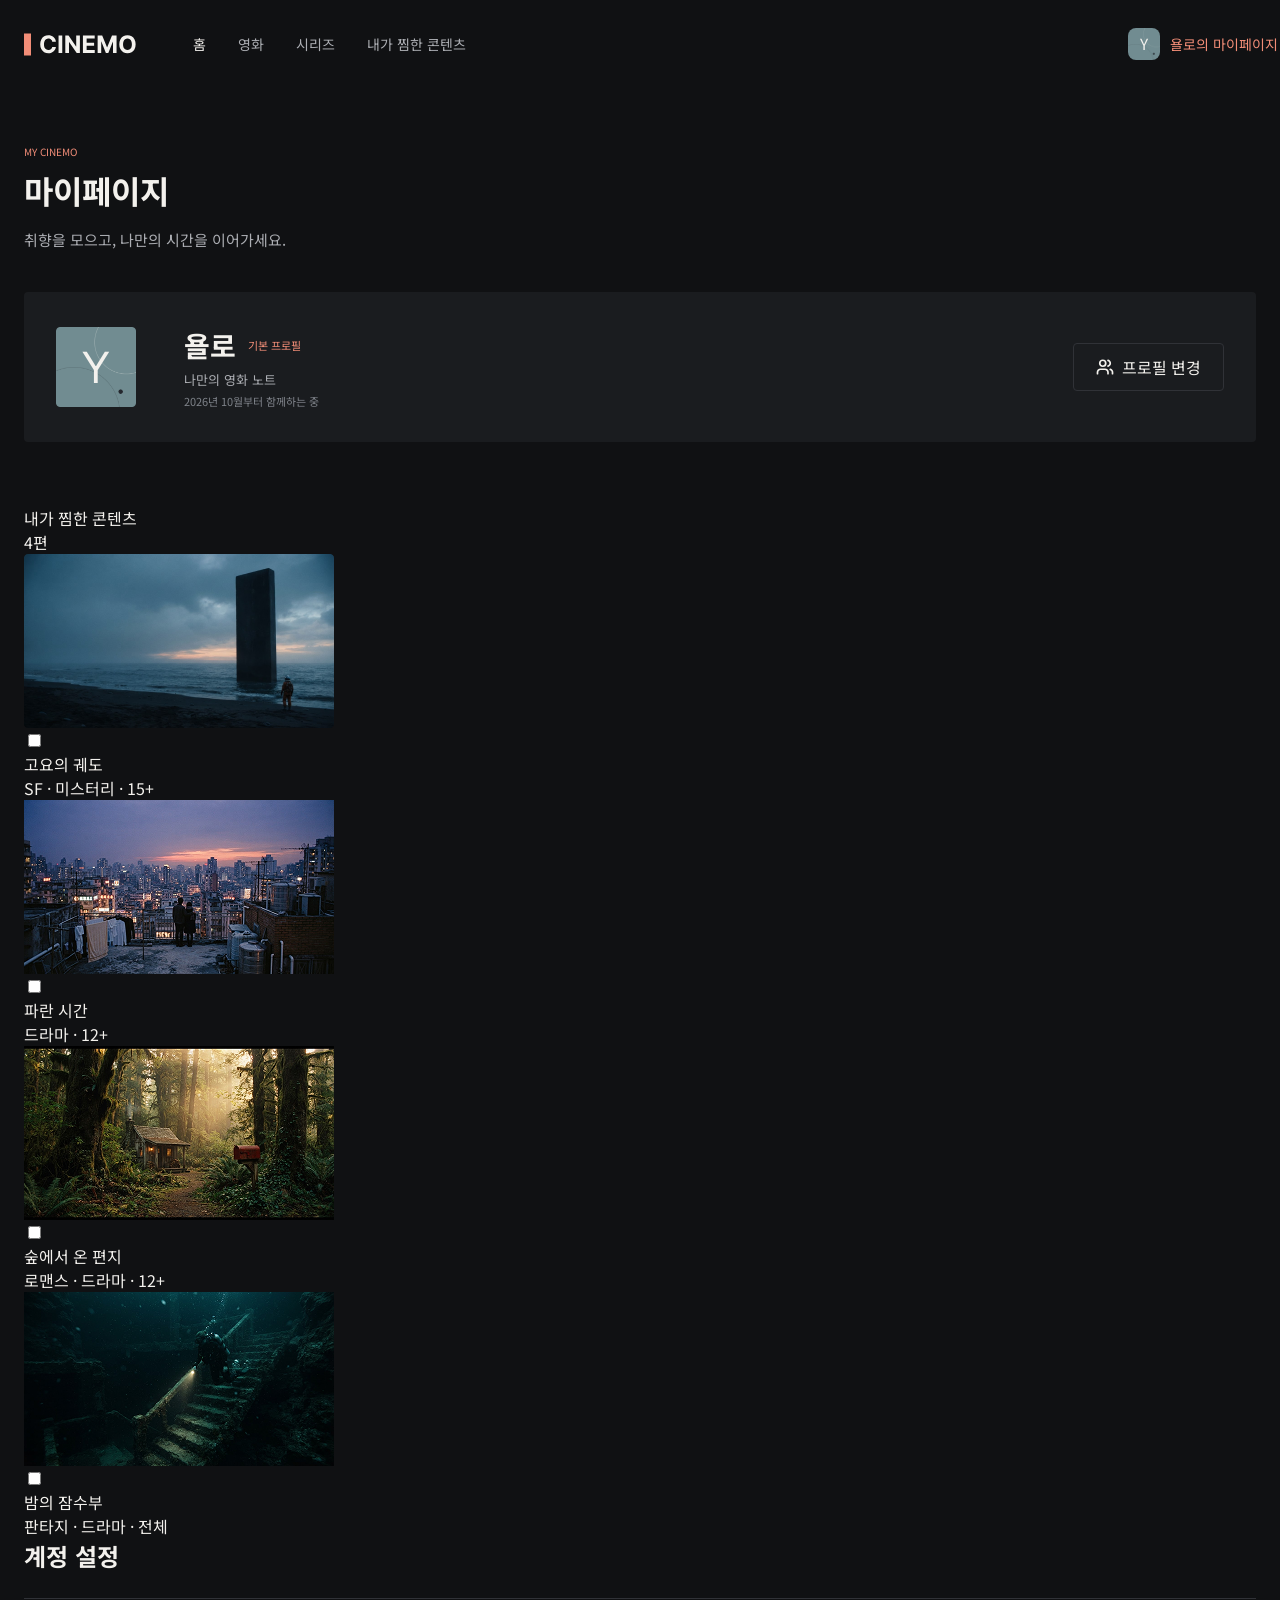
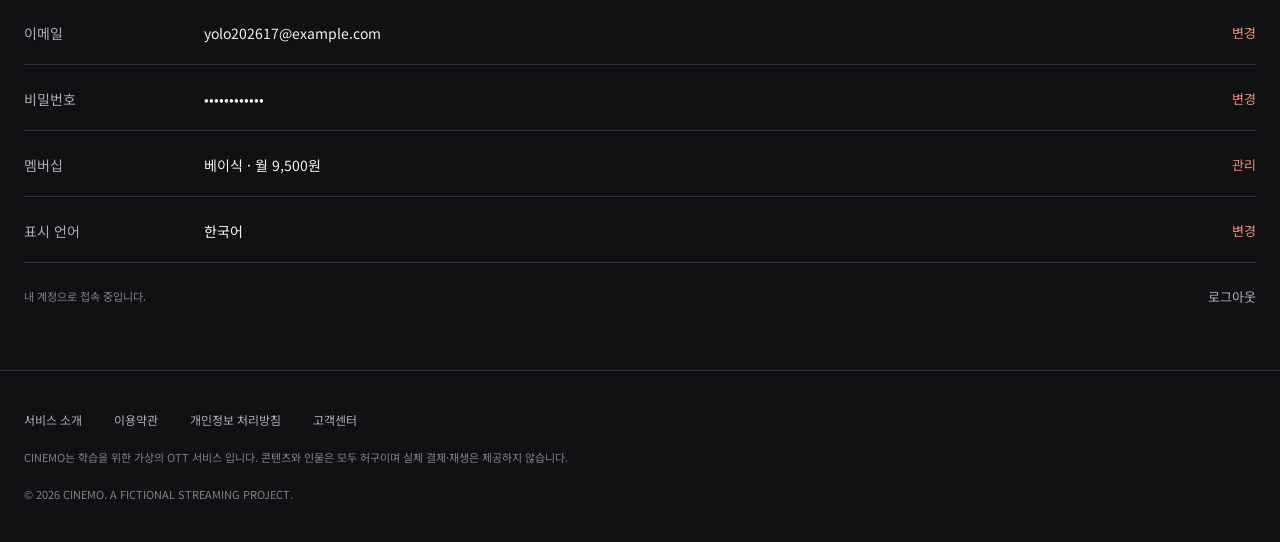
==== mypage.html @ 95a51a57 "웹폰트링크추가,css폰트패밀리추가" ====
<!doctype html>
<html
  lang="ko
"
>
  <head>
    <meta charset="UTF-8" />
    <meta name="viewport" content="width=device-width, initial-scale=1.0" />
    <title>Cinemo - My Page</title>
    <link rel="stylesheet" href="./styles/reset.css" />
    <link rel="stylesheet" href="./styles/style.css" />
    <link rel="preconnect" href="https://fonts.googleapis.com" />
    <link rel="preconnect" href="https://fonts.gstatic.com/" crossorigin />
    <link
      href="https://fonts.googleapis.com/css2?family=Noto+Sans+KR:wght@400;500;600;700&display=swap"
      rel="stylesheet"
    />
    <link
      href="https://fonts.googleapis.com/css2?family=Inter:wght@400;500;600;700&display=swap"
      rel="stylesheet"
    />
  </head>
  <body>
    <header class="header">
      <div class="header-inner-container">
        <div class="header-head">
          <h1>
            <a href="./index.html" class="logo">
              <svg
                width="113"
                height="29"
                viewBox="0 0 113 29"
                fill="none"
                xmlns="http://www.w3.org/2000/svg"
              >
                <g clip-path="url(#clip0_2_7494)">
                  <rect y="3.5" width="7" height="22" fill="#F28D77" />
                  <path
                    d="M31.9176 11.6562H28.1847C28.1165 11.1733 27.9773 10.7443 27.767 10.3693C27.5568 9.98864 27.2869 9.66477 26.9574 9.39773C26.6278 9.13068 26.2472 8.92614 25.8153 8.78409C25.3892 8.64205 24.9261 8.57102 24.4261 8.57102C23.5227 8.57102 22.7358 8.79545 22.0653 9.24432C21.3949 9.6875 20.875 10.3352 20.5057 11.1875C20.1364 12.0341 19.9517 13.0625 19.9517 14.2727C19.9517 15.517 20.1364 16.5625 20.5057 17.4091C20.8807 18.2557 21.4034 18.8949 22.0739 19.3267C22.7443 19.7585 23.5199 19.9744 24.4006 19.9744C24.8949 19.9744 25.3523 19.9091 25.7727 19.7784C26.1989 19.6477 26.5767 19.4574 26.9062 19.2074C27.2358 18.9517 27.5085 18.642 27.7244 18.2784C27.946 17.9148 28.0994 17.5 28.1847 17.0341L31.9176 17.0511C31.821 17.8523 31.5795 18.625 31.1932 19.3693C30.8125 20.108 30.2983 20.7699 29.6506 21.3551C29.0085 21.9347 28.2415 22.3949 27.3494 22.7358C26.4631 23.071 25.4602 23.2386 24.3409 23.2386C22.7841 23.2386 21.392 22.8864 20.1648 22.1818C18.9432 21.4773 17.9773 20.4574 17.267 19.1222C16.5625 17.7869 16.2102 16.1705 16.2102 14.2727C16.2102 12.3693 16.5682 10.75 17.2841 9.41477C18 8.07955 18.9716 7.0625 20.1989 6.36364C21.4261 5.65909 22.8068 5.30682 24.3409 5.30682C25.3523 5.30682 26.2898 5.44886 27.1534 5.73295C28.0227 6.01705 28.7926 6.43182 29.4631 6.97727C30.1335 7.51704 30.679 8.17898 31.0994 8.96307C31.5256 9.74716 31.7983 10.6449 31.9176 11.6562ZM38.2543 5.54545V23H34.5639V5.54545H38.2543ZM55.8899 5.54545V23H52.7024L45.1087 12.0142H44.9808V23H41.2905V5.54545H44.5291L52.0632 16.5227H52.2166V5.54545H55.8899ZM58.9389 23V5.54545H70.7003V8.58807H62.6293V12.7472H70.0952V15.7898H62.6293V19.9574H70.7344V23H58.9389ZM73.6342 5.54545H78.1854L82.9922 17.2727H83.1967L88.0035 5.54545H92.5547V23H88.9751V11.6392H88.8303L84.3132 22.9148H81.8757L77.3587 11.5966H77.2138V23H73.6342V5.54545ZM111.635 14.2727C111.635 16.1761 111.274 17.7955 110.553 19.1307C109.837 20.4659 108.859 21.4858 107.621 22.1903C106.388 22.8892 105.001 23.2386 103.462 23.2386C101.911 23.2386 100.518 22.8864 99.2855 22.1818C98.0526 21.4773 97.0781 20.4574 96.3622 19.1222C95.6463 17.7869 95.2884 16.1705 95.2884 14.2727C95.2884 12.3693 95.6463 10.75 96.3622 9.41477C97.0781 8.07955 98.0526 7.0625 99.2855 6.36364C100.518 5.65909 101.911 5.30682 103.462 5.30682C105.001 5.30682 106.388 5.65909 107.621 6.36364C108.859 7.0625 109.837 8.07955 110.553 9.41477C111.274 10.75 111.635 12.3693 111.635 14.2727ZM107.893 14.2727C107.893 13.0398 107.709 12 107.339 11.1534C106.976 10.3068 106.462 9.66477 105.797 9.22727C105.132 8.78977 104.354 8.57102 103.462 8.57102C102.57 8.57102 101.791 8.78977 101.126 9.22727C100.462 9.66477 99.9446 10.3068 99.5753 11.1534C99.2116 12 99.0298 13.0398 99.0298 14.2727C99.0298 15.5057 99.2116 16.5455 99.5753 17.392C99.9446 18.2386 100.462 18.8807 101.126 19.3182C101.791 19.7557 102.57 19.9744 103.462 19.9744C104.354 19.9744 105.132 19.7557 105.797 19.3182C106.462 18.8807 106.976 18.2386 107.339 17.392C107.709 16.5455 107.893 15.5057 107.893 14.2727Z"
                    fill="#F3F1ED"
                  />
                </g>
                <defs>
                  <clipPath id="clip0_2_7494">
                    <rect width="113" height="29" fill="white" />
                  </clipPath>
                </defs>
              </svg>
            </a>
          </h1>
          <nav class="main-list">
            <ul>
              <li><a href="./index.html">홈</a></li>
              <li><a href="#">영화</a></li>
              <li><a href="#">시리즈</a></li>
              <li><a href="./mypage.html">내가 찜한 콘텐츠</a></li>
            </ul>
          </nav>
        </div>
        <div class="main-mypage">
          <a href="./mypage.html" class="my-pages">
            <div class="pageimg">
              <img src="./assets/avatar.png" alt="" class="mypageimg" />
              <p>Y</p>
            </div>
            <p>욜로의 마이페이지</p>
          </a>
        </div>
      </div>
    </header>
    <main class="my-page-main">
      <section class="my-cinemo">
        <p class="my-cinemo-eyebrow">my cinemo</p>
        <h2 class="my-cinemo-title">마이페이지</h2>
        <p class="my-cinemo-description">
          취향을 모으고, 나만의 시간을 이어가세요.
        </p>
      </section>
      <section class="my-profile-box">
        <div class="my-profile-avatar">
          <span class="my-profile-initial font-inter">Y</span>
        </div>

        <div class="profile-area">
          <div class="profile-user-container">
            <span class="profile-user-name">욜로</span>
            <span class="profile-user-type">기본 프로필</span>
          </div>
          <p class="profile-user-note">나만의 영화 노트</p>
          <p class="profile-user-status">2026년 10월부터 함께하는 중</p>
        </div>
        <div class="my-profile-btn-container">
          <p class="profile-user-status">2026. 10 가입</p>
          <a href="./profile.html" class="profile-change-btn">
            <svg
              width="18"
              height="18"
              viewBox="0 0 18 18"
              fill="none"
              xmlns="http://www.w3.org/2000/svg"
            >
              <path
                d="M12.0002 15.75V14.25C12.0002 13.4544 11.6841 12.6913 11.1215 12.1287C10.5588 11.5661 9.7957 11.25 8.99999 11.25H4.49963C3.70392 11.25 2.94079 11.5661 2.37814 12.1287C1.81549 12.6913 1.49939 13.4544 1.49939 14.25V15.75M12.0002 2.34595C12.6436 2.51272 13.2134 2.8884 13.6201 3.41399C14.0269 3.93959 14.2476 4.58536 14.2476 5.24995C14.2476 5.91453 14.0269 6.5603 13.6201 7.0859C13.2134 7.6115 12.6436 7.98717 12.0002 8.15395M16.5006 15.7499V14.2499C16.5001 13.5852 16.2788 12.9395 15.8716 12.4141C15.4643 11.8888 14.8941 11.5136 14.2504 11.3474M9.75005 5.25C9.75005 6.90685 8.4068 8.25 6.74981 8.25C5.09282 8.25 3.74957 6.90685 3.74957 5.25C3.74957 3.59315 5.09282 2.25 6.74981 2.25C8.4068 2.25 9.75005 3.59315 9.75005 5.25Z"
                stroke-width="1.7"
                stroke-linecap="round"
                stroke="#F3F1ED"
              />
            </svg>
            <span>프로필 변경</span></a
          >
        </div>
      </section>

      <section class="my-collections">
        <div>
          <h3>내가 찜한 콘텐츠</h3>
          <p>4편</p>
        </div>
        <ul class="collection-list">
          <li class="collection-item">
            <div class="thumbnail-wrapper">
              <img src="./assets/quiet-orbit.png" alt="고요의 궤도" />
              <input type="checkbox" id="item-1" class="item-checkbox" />
              <label for="item-1" class="checkbox-icon"></label>
            </div>
            <h4>고요의 궤도</h4>
            <p>SF · 미스터리 · 15+</p>
          </li>

          <li class="collection-item">
            <div class="thumbnail-wrapper">
              <img src="./assets/blue-time.png" alt="마지막 승강장" />
              <input type="checkbox" id="item-2" class="item-checkbox" />
              <label for="item-2" class="checkbox-icon"></label>
            </div>
            <h4>파란 시간</h4>
            <p>드라마 · 12+</p>
          </li>

          <li class="collection-item">
            <div class="thumbnail-wrapper">
              <img src="./assets/forest-letter.png" alt="숲에서 온 편지" />
              <input type="checkbox" id="item-3" class="item-checkbox" />
              <label for="item-3" class="checkbox-icon"></label>
            </div>
            <h4>숲에서 온 편지</h4>
            <p>로맨스 · 드라마 · 12+</p>
          </li>

          <li class="collection-item">
            <div class="thumbnail-wrapper">
              <img src="./assets/night-driver.png" alt="밤의 잠수부" />
              <input type="checkbox" id="item-4" class="item-checkbox" />
              <label for="item-4" class="checkbox-icon"></label>
            </div>
            <h4>밤의 잠수부</h4>
            <p>판타지 · 드라마 · 전체</p>
          </li>
        </ul>
      </section>

      <section class="account-settings">
        <h3>계정 설정</h3>

        <ul class="settings-group">
          <li class="settings-list">
            <div class="account-setting-row">
              <p>이메일</p>
              <p>yolo202617@example.com</p>
            </div>
            <a href="#">변경</a>
          </li>

          <li class="settings-list">
            <div class="account-setting-row">
              <p>비밀번호</p>
              <p>••••••••••••</p>
            </div>
            <a href="#">변경</a>
          </li>

          <li class="settings-list">
            <div class="account-setting-row">
              <p>멤버십</p>
              <p>베이식 · 월 9,500원</p>
            </div>
            <a href="#">관리</a>
          </li>

          <li class="settings-list">
            <div class="account-setting-row">
              <p>표시 언어</p>
              <p>한국어</p>
            </div>
            <a href="#">변경</a>
          </li>
        </ul>

        <div class="session-actions">
          <p>내 계정으로 접속 중입니다.</p>
          <a href="./index.html">로그아웃</a>
        </div>
      </section>
    </main>
    <footer id="footer">
      <div class="footer-container">
        <nav class="footer-list">
          <ul>
            <li><a href="#">서비스 소개</a></li>
            <li><a href="#">이용약관</a></li>
            <li><a href="#">개인정보 처리방침</a></li>
            <li><a href="#">고객센터</a></li>
          </ul>
        </nav>
        <p>
          CINEMO는 학습을 위한 가상의 OTT 서비스 입니다. 콘텐츠와 인물은 모두
          허구이며 실제 결제·재생은 제공하지 않습니다.
        </p>
        <p>© 2026 CINEMO. A FICTIONAL STREAMING PROJECT.</p>
      </div>
    </footer>
  </body>
</html>
---- styles/style.css ----
:root {
  --max-width: 1314px;
}

.header {
  padding: 0 24px;
}
.header-inner-container {
  display: flex;
  align-items: center;
  justify-content: space-between;
  max-width: var(--max-width);
  width: 100%;
  margin: 0 auto;
  gap: 56px;
  height: 88px;
}
.header-head {
  display: flex;
  align-items: center;
  width: 100%;
  gap: 56px;
}
.main-list ul {
  display: flex;
  align-items: center;
  font-size: 14px;
  gap: 32px;
  list-style: none;
  padding: 0;
  margin: 0;
  color: #acaeb3;
  font-family: Noto Sans KR;
}

.main-list li:first-child a {
  color: #f3f1ed;
}
.main-list a {
  color: inherit;
  text-decoration: none;
}
.main-list a:hover {
  color: #f3f1ed;
  text-decoration: none;
}
.mypages {
  list-style: none;
  color: #f3f1ed;
  font-family: Noto Sans KR;
  font-size: 14px;
}
.main-mypage a {
  display: flex;
  align-items: center;
  gap: 10px;
  text-decoration: none;
}
.main-mypage a:hover {
  text-decoration: none;
}
.mypageimg {
  width: 32px;
  height: 32px;
  border-radius: 8px;
}
.pageimg {
  position: relative;
  width: 32px;
  height: 32px;
  flex-shrink: 0;
}
.mypageimg + p {
  font-size: 15.36px;
  font-family: Noto Sans KR;
  color: #f3f1ed;
  position: absolute;
  top: 50%;
  left: 50%;
  transform: translate(-50%, -50%);
}
.mypages p {
  flex-shrink: 0;
}
.my-pages {
  color: #f28d77;
  list-style: none;
  font-family: Noto Sans KR;
  font-size: 14px;
}
.my-pages p {
  flex-shrink: 0;
}

#footer {
  font-family: Noto Sans KR;
  width: 100%;
  display: flex;
  border-top: 1px solid #303237;
  padding: 40px 24px;
}
#footer-profile {
  display: flex;
  justify-content: center;
  width: 100%;
  font-family: "Noto Sans KR", sans-serif;
  padding: 40px 24px;
  color: #7e8289;
}
.footer-text {
  text-align: center;
}

.footer-container {
  display: flex;
  flex-direction: column;
  max-width: var(--max-width);
  margin: auto;
  width: 100%;
  gap: 20px;
  font-size: 11px;
  color: #7e8289;
}
.footer-container p {
  font-family: Noto Sans KR;
  font-size: 11px;
}

.footer-list a:hover {
  color: #f3f1ed;
  text-decoration: none;
}
.footer-list a {
  color: inherit;
  text-decoration: none;
}
.profile-footer {
  font-family: Noto Sans KR;
  color: #acaeb3;
}
.footer-list ul {
  display: flex;
  align-items: center;
  gap: 32px;
  list-style: none;
  padding: 0;
  font-size: 12px;
  color: #acaeb3;
}

@media (min-width: 320px) and (max-width: 767px) {
  .header-head {
    width: 100%;
  }
  .main-list ul {
    gap: 16px;
    font-size: 13px;
  }
  .mypages {
    font-size: 12px;
  }
  .mypageimg {
    width: 32px;
    height: 32px;
    position: relative;
  }
  .mypageimg + p {
    font-size: 12px;
    top: 50%;
    left: 50%;
    position: absolute;
    transform: translate(-50%, -50%);
  }
  .mypages > p {
    display: none;
  }
  #footer {
    font-size: 12px;
    gap: 20px;
    margin-left: 24px;
    margin-right: 24px;
    margin-top: 32px;
    margin-bottom: 32px;
  }
  footer-list ul {
    font-size: 10px;
    display: flex;
    flex-direction: column;
  }
}
/* 헤더푸터 CSS끝 */

body {
  background-color: #101113;
}

.account-settings {
  display: flex;
  flex-direction: column;
  gap: 24px;
}

.collections {
  width: 100%;
  padding: 16px 0 64px;
  background-color: #101113;
  color: #f3f1ed;
  font-family: "Noto Sans KR", sans-serif;
}

.account-settings h3 {
  margin: 0;
  font-size: 24px;
  font-weight: 700;
}

.settings-group {
  display: flex;
  flex-direction: column;
  margin: 0;
  padding: 0;
  list-style: none;
  border-top: 1px solid #303237;
}

.settings-list {
  display: flex;
  flex-direction: row;
  align-items: center;
  gap: 24px;
  padding: 24px 0;
  border-bottom: 1px solid #303237;
}

.account-setting-row {
  display: flex;
  flex-direction: row;
  align-items: center;
  flex: 1;
}

.account-setting-row p {
  margin: 0;
  font-size: 14px;
  font-weight: 400;
}

.account-setting-row p:first-child {
  width: 180px;
  height: 17px;
  color: #acaeb3;
}

.account-setting-row p:nth-child(2) {
  flex: 1;
  height: 17px;
  color: #f3f1ed;
}

.settings-list a {
  padding: 0;
  width: 24px;
  height: 16px;
  font-size: 13px;
  color: #f28d77;
  text-decoration: none;
}

.session-actions {
  display: flex;
  flex-direction: row;
  justify-content: space-between;
  align-items: center;
}

.session-actions p {
  margin: 0;
  font-weight: 400;
  color: #7e8289;
  font-size: 11px;
}

.session-actions a {
  padding: 0;
  color: #acaeb3;
  font-size: 13px;
  font-weight: 400;
  text-decoration: none;
}

.settings-list a:hover {
  opacity: 0.5;
}

.session-actions a:hover {
  opacity: 0.5;
}

@media (min-width: 768px) and (max-width: 1023px) {
  .settings-list {
    gap: 16px;
    padding: 20px 0;
  }
}

@media (min-width: 320px) and (max-width: 767px) {
  .account-settings {
    gap: 16px;
  }

  .account-settings h2 {
    font-size: 20px;
  }

  .settings-list {
    gap: 12px;
    padding: 20px 0;
  }

  .account-setting-row {
    flex-direction: column;
    align-items: flex-start;
    gap: 6px;
  }

  .account-setting-row p:first-child {
    font-size: 13px;
  }

  .account-setting-row p:nth-child(2) {
    font-size: 14px;
  }
}

.collections .collection-group + .collection-group {
  margin-top: 48px;
}

.collections .collection-heading {
  display: flex;
  justify-content: space-between;
  align-items: flex-start;
  padding: 0 64px;
  margin-bottom: 20px;
}

.collections .collection-heading h2 {
  font-size: 24px;
  font-weight: 700;
  line-height: 1;
  color: #f3f1ed;
}

.collections .collection-heading p {
  margin-top: 8px;
  font-size: 12px;
  font-weight: 400;
  line-height: 1;
  color: #acaeb3;
}

.collections .collection-heading span {
  font-size: 12px;
  font-weight: 400;
  line-height: 1;
  color: #7e8289;
}

.collections .collection-list {
  display: flex;
  gap: 24px;
  padding: 0 64px;
  overflow-x: hidden;
  overflow-y: hidden;
  scrollbar-color: #7e8289 #101113;
  scrollbar-width: thin;
  list-style: none;
}

.collections .collection-item {
  display: flex;
  flex-direction: column;
  width: 310px;
  flex-shrink: 0;
}

.collections .collection-item img {
  display: block;
  width: 310px;
  height: 174px;
  object-fit: cover;
  border-radius: 4px;
  margin-bottom: 12px;
  transition: opacity 0.3s;
}

.collections .collection-item h3 {
  font-size: 16px;
  font-weight: 500;
  line-height: 1;
  color: #f3f1ed;
  margin-bottom: 4px;
}

.collections .collection-item p {
  font-size: 11px;
  font-weight: 400;
  line-height: 1;
  color: #acaeb3;
}

.collections .collection-item:hover > img {
  opacity: 0.5;
}

/* 태블릿: 768~1023px */
@media (max-width: 1023px) {
  .collections .collection-group + .collection-group {
    margin-top: 40px;
  }

  .collections .collection-heading h2 {
    font-size: 20px;
  }

  .collections .collection-heading {
    padding: 0 40px;
    margin-bottom: 16px;
  }

  .collections .collection-list {
    padding: 0 40px 36px;
    overflow-x: auto;
    min-height: 250px;
  }
}

/*모바일320-767*/
@media (max-width: 767px) {
  .collections {
    padding: 8px 0 40px;
  }

  .collections .collection-group + .collection-group {
    margin-top: 36px;
  }

  .collections .collection-heading {
    padding: 0 24px;
    margin-bottom: 18px;
  }

  .collections .collection-heading p {
    margin-top: 8px;
  }

  .collections .collection-list {
    gap: 16px;
    padding: 0 24px 18px;
    overflow-x: auto;
  }

  .collections .collection-item {
    width: 240px;
    margin-bottom: 18px;
  }

  .collections .collection-item img {
    width: 240px;
    height: 135px;
  }
}

body {
  background-color: #101113;
  color: #f3f1ed;
}

.profile-intro {
  text-align: center;
  display: flex;
  flex-direction: column;
  align-items: center;
  gap: 56px;
  margin-left: 64px;
}
.title {
  font-family: Inter;
  font-weight: 400;
  font-style: Regular;
  font-size: 11px;

  color: #f28d77;
}
.intro {
  font-family: Noto Sans KR;
  font-weight: 700;
  font-style: Bold;
  font-size: 40px;
}
.description {
  font-family: Noto Sans KR;
  font-weight: 400;
  font-style: Regular;
  font-size: 15px;
  line-height: 170%;
  letter-spacing: 0%;
}
.profile-area {
  display: flex;
  flex-direction: column;
  gap: 4px;
}

.profile-intro h2 {
  font-size: 10px;
  margin-bottom: 12px;
  display: block;
  color: #f28d77;
}
.profile-intro-p1 {
  font-size: 40px;
  font-weight: 700;
  line-height: 100%;
}
.profile-intro-p2 {
  font-size: 15px;
  font-weight: 400;
  line-height: 180%;
}
.profile-card {
  position: relative;
  width: 152px;
  height: 152px;
  border-radius: 8px;
  background: #7b8c75;
  isolation: isolate;
  display: flex;
  flex-direction: column;
  align-items: center;
  justify-content: center;
  padding: 0px;
}

.profile-initial {
  position: absolute;
  top: 50%;
  left: 50%;
  transform: translate(-50%, -50%);
  font-size: 64px;
  font-weight: 500;
  color: #f3f1ed;
  z-index: 1;
  font-family: "Inter", sans-serif;
}

.profile-name {
  font-size: 18px;
  font-weight: 600;
  color: #f3f1ed;
  margin-top: 12px;
}
.profile-description {
  font-size: 14px;
  font-weight: 400;
  color: #f3f1ed;
  margin-top: 4px;
}
.profile-link {
  text-decoration: none;
  display: flex;
  flex-direction: column;
  align-items: center;
  text-decoration: none;
  cursor: pointer;
}
.profile-link:hover {
  transform: translateY(-6px);
}
.profile-link > div:last-child {
  display: flex;
  flex-direction: column;
  align-items: center;
  gap: 4px;
}
.profile-container {
  display: flex;
  flex-direction: column;
  align-items: center;
  text-align: center;
  width: 100%;
  max-width: 1314px;
  margin-bottom: 40px;
}
.profile-eyebrow {
  font-size: 10px;
  font-weight: 400;
  color: #f28d77;
  text-transform: uppercase;
  line-height: 12px;

  width: 92px;
  height: 12px;
}
.profile-container .profile-eyebrow {
  margin: 0 0 12px 0;
  color: #f28d77;
  font-size: 10px;
  font-weight: 400;
  text-transform: uppercase;
}
.profile-list {
  text-align: center;
  display: grid;
  grid-template-columns: repeat(4, 1fr);
  gap: 40px;
  margin: 0 0 40px 0;
  justify-items: center;
}
.profile-title {
  font-size: 32px;
  font-weight: 700;
  color: #f3f1ed;
  font-weight: 700;
  font-size: 40px;
  line-height: 48px;

  width: 100%;
  max-width: 1312px;
  height: 48px;
}
.profile-container .profile-title {
  font-size: 32px;
  font-weight: 700;
  margin: 0 0 8px 0;
  line-height: 1.2;
  color: #f3f1ed;
}
.profile-options {
  display: flex;
  flex-direction: column;
  align-items: center;
  width: 100%;
  gap: 8px;
  margin-top: 8px;
}
.profile-description {
  font-size: 14px;
  font-weight: 400;
  color: #acaeb3;
  line-height: 170%;

  width: 100%;
  max-width: 1312px;
  height: 27px;
}
.profile-container > .profile-description {
  font-size: 14px;
  color: #acaeb3;
  margin: 0 0 40px 0;
}
.profile-list li {
  display: flex;
  flex-direction: column;
  align-items: center;
  font-size: 14px;
  gap: 32px;
  list-style: none;

  padding: 0;
  margin: 0;
  color: #acaeb3;
  font-family: Noto Sans KR;
}

.profile-avatar {
  position: relative;
}
.profile-image {
  width: 100%;
  height: 100%;
  object-fit: contain;
}
.my-page-main {
  padding: 56px 24px 64px;
}
.my-cinemo {
  margin-bottom: 40px;
  display: flex;
  flex-direction: column;
  gap: 12px;
}
.my-cinemo .my-cinemo-eyebrow {
  margin: 0;
  color: #f28d78;
  font-size: 10px;
  font-weight: 400;
  text-transform: uppercase;
}
.my-cinemo .my-cinemo-title {
  font-size: 32px;
  font-weight: 700;
  margin: 0 0 8px 0;
  line-height: 1.2;
}
.my-cinemo-description {
  color: #acaeb3;
  font-size: 15px;
}
.my-profile-box {
  background-color: #303237;
  border-radius: 12px;
  padding: 32px;
  display: flex;
  align-items: center;
  justify-content: space-between;
  margin-bottom: 64px;
}

.my-profile-avatar {
  background: url("../assets/Avatar-yolo.png") center / contain no-repeat;
  width: 80px;
  height: 80px;
  flex-shrink: 0;
  display: flex;
  justify-content: center;
  align-items: center;
}
.my-profile-image {
  display: block;
  width: 100%;
  height: 100%;
}
.my-profile-initial {
  font-size: 43px;
  color: #f3f1ed;
}

.profile-avatar .profile-image {
  display: block;
  width: 100%;
  height: 100%;
  object-fit: contain;
}
.profile-avatar .avartar-initial {
  position: absolute;
  top: 50%;
  left: 50%;
  transform: translate(-50%, -50%);
  z-index: 1;
}
.avartar-initial {
  display: flex;
  justify-content: center;
  align-items: center;
  gap: 10px;
  text-decoration: none;
}
.my-profile-box {
  border-radius: 4px;
  background-color: #1a1c1f;
  gap: 28px;
  display: flex;
}
.my-profile-box .profile-area {
  display: flex;
  flex-direction: column;
  gap: 4px;
  flex: 1;
  margin-left: 20px;
}
.profile-user-container {
  display: flex;
  gap: 12px;
  align-items: center;
}
.profile-user-name {
  font-size: 28px;
  font-weight: 700;
  color: #f3f1ed;
}
.profile-user-type {
  font-size: 11px;
  color: #f28d77;
}
.profile-user-note {
  font-size: 13px;
  color: #acaeb3;
}
.profile-user-status {
  font-size: 11px;
  color: #7e8289;
}
/* media쿼리에 width:100% 넣어야함. 자식svg display none되게*/
.my-profile-btn-container {
  display: flex;
  justify-content: space-between;
  align-items: center;
  gap: 12px;
}
/* 미디어쿼리 mobile에서는 디스플레이 block이 되어야 함 */
.my-profile-btn-container .profile-user-status {
  display: none;
}

.profile-change-btn {
  display: flex;
  gap: 8px;
  height: 48px;
  padding: 0 22px;
  align-items: center;
  border: 1px solid #303237;
  border-radius: 4px;
}
.bt-profile-setting {
  display: block;
  margin-left: auto;
  margin-right: auto;
}
body {
  background-color: #101113;
  color: #f3f1ed;
}
.bt-profile-setting {
  background-color: transparent;
  border: 1px solid #f3f1ed;
  color: #f3f1ed;
  width: 138px;
  height: 48px;
  display: flex;
  align-items: center;
  justify-content: center;
  gap: 8px;
  padding: 0 16px;
  border-radius: 4px;
  cursor: pointer;
  font-family: "Noto Sans KR", sans-serif;
  font-weight: 700;
  font-size: 14px;
}

.bt-icon {
  width: 16px;
  height: 16px;
  object-fit: contain;
}
.bt-manage {
  box-sizing: border-box;
  display: inline-flex;
  flex-direction: row;
  justify-content: center;
  align-items: center;

  gap: 8px;
  padding: 0 22px;

  width: 138px;
  height: 48px;
  border: 1px solid #303237;
  background-color: #1a1c1f;
  border-radius: 4px;

  color: #f3f1ed;
  text-decoration: none;
  font-size: 14px;
  transition:
    background-color 0.2s border-color 0.2s,
    color 0.2s;
  white-space: nowrap;
}

.btn-manage:hover {
  background-color: #1a1c1f;
  border-color: #acaeb3;
}
.btn-manage span {
  font-family: "Noto Sans KR", sans-serif;
  font-weight: 700;
  font-size: 14px;
  line-height: 17px;
  color: #f3f1ed;
}
.font-inter {
  font-family: "Inter", sans-serif;
}

/* section2 css시작 */
.hero {
  font-family: "Noto Sans KR;", Inter;
}
.week span:first-child {
  color: #f28d77;
  font-size: 12px;
}
.week span:last-child {
  color: #acaeb3;
  font-family: Inter;
  font-size: 10px;
}
.hero-content h2 {
  font-size: 64px;
  color: #f3f1ed;
  font-weight: bold;
}
.hero-content p {
  color: #acaeb3;
  font-size: 11px;
}
.hero-intro {
  font-size: 12px;
  color: #acaeb3;
}
.topic {
  font-size: 16px;
  color: #d2d3d5;
}
.one-tton {
  color: #241512;
  font-size: 14px;
}
.tow-tton {
  font-size: 14px;
  color: #f3f1ed;
}
.quiet-story span {
  font-size: 14px;
  color: #f3f1ed;
}
.quiet-story p {
  font-size: 10px;
  color: #acaeb3;
  font-family: Inter;
}
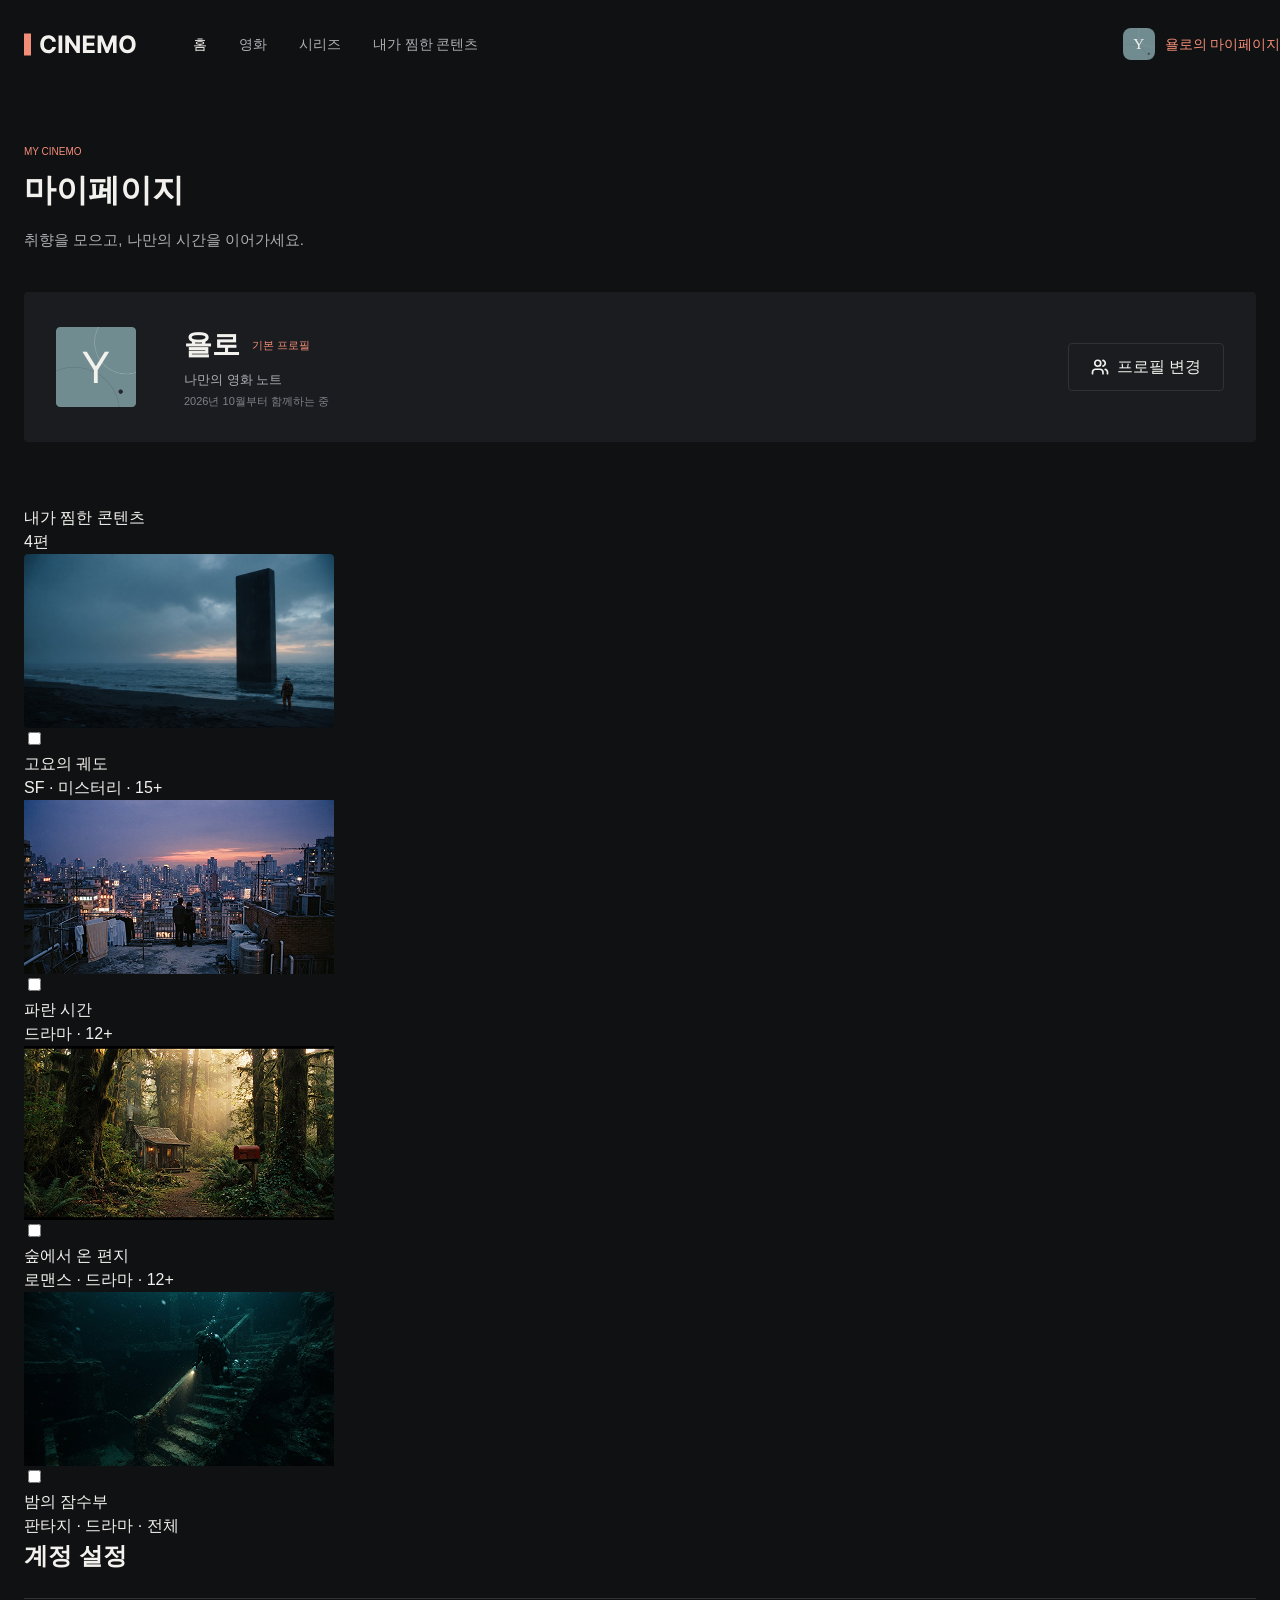
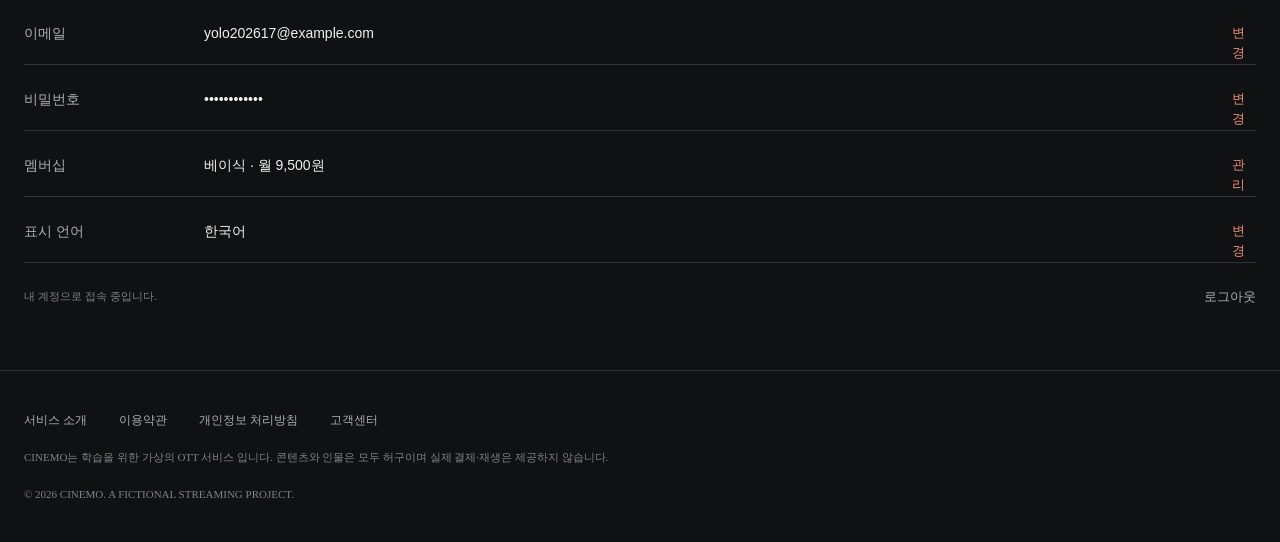
==== commit 1556924b: "feat : main page 섹션2 글자 색상 및 폰트 css값 적용" ====
--- a/mypage.html
+++ b/mypage.html
@@ -11,10 +11,7 @@
     <link rel="stylesheet" href="./styles/style.css" />
     <link rel="preconnect" href="https://fonts.googleapis.com" />
     <link rel="preconnect" href="https://fonts.gstatic.com/" crossorigin />
-    <link
-      href="https://fonts.googleapis.com/css2?family=Noto+Sans+KR:wght@400;500;600;700&display=swap"
-      rel="stylesheet"
-    />
+
     <link
       href="https://fonts.googleapis.com/css2?family=Inter:wght@400;500;600;700&display=swap"
       rel="stylesheet"
--- a/styles/style.css
+++ b/styles/style.css
@@ -2,6 +2,12 @@
   --max-width: 1314px;
 }
 
+body {
+  background-color: #101113;
+  color: #f3f1ed;
+  font-family: "Noto Sans KR", sans-serif;
+}
+/* 헤더푸터 CSS시작 */
 .header {
   padding: 0 24px;
 }
@@ -149,6 +155,8 @@
 }
 
 @media (min-width: 320px) and (max-width: 767px) {
+  .header {
+  }
   .header-head {
     width: 100%;
   }
@@ -530,18 +538,15 @@
 }
 .profile-card {
   position: relative;
-  width: 152px;
-  height: 152px;
-  border-radius: 8px;
-  background: #7b8c75;
-  isolation: isolate;
-  display: flex;
-  flex-direction: column;
+  width: 160px;
+  height: 160px;
+  border-radius: 16px;
+  overflow: hidden;
+  display: flex;
   align-items: center;
   justify-content: center;
-  padding: 0px;
-}
-
+  margin-bottom: 16px;
+}
 .profile-initial {
   position: absolute;
   top: 50%;
@@ -551,7 +556,6 @@
   font-weight: 500;
   color: #f3f1ed;
   z-index: 1;
-  font-family: "Inter", sans-serif;
 }
 
 .profile-name {
@@ -567,97 +571,25 @@
   margin-top: 4px;
 }
 .profile-link {
-  text-decoration: none;
-  display: flex;
-  flex-direction: column;
-  align-items: center;
+  display: flex;
+  flex-direction: column;
+  align-items: center;
+  text-decoration: none;
   text-decoration: none;
   cursor: pointer;
 }
-.profile-link:hover {
-  transform: translateY(-6px);
-}
 .profile-link > div:last-child {
   display: flex;
   flex-direction: column;
   align-items: center;
   gap: 4px;
-}
-.profile-container {
-  display: flex;
-  flex-direction: column;
-  align-items: center;
-  text-align: center;
-  width: 100%;
-  max-width: 1314px;
-  margin-bottom: 40px;
-}
-.profile-eyebrow {
-  font-size: 10px;
-  font-weight: 400;
-  color: #f28d77;
-  text-transform: uppercase;
-  line-height: 12px;
-
-  width: 92px;
-  height: 12px;
-}
-.profile-container .profile-eyebrow {
-  margin: 0 0 12px 0;
-  color: #f28d77;
-  font-size: 10px;
-  font-weight: 400;
-  text-transform: uppercase;
 }
 .profile-list {
   text-align: center;
   display: grid;
   grid-template-columns: repeat(4, 1fr);
-  gap: 40px;
-  margin: 0 0 40px 0;
+  gap: 16px;
   justify-items: center;
-}
-.profile-title {
-  font-size: 32px;
-  font-weight: 700;
-  color: #f3f1ed;
-  font-weight: 700;
-  font-size: 40px;
-  line-height: 48px;
-
-  width: 100%;
-  max-width: 1312px;
-  height: 48px;
-}
-.profile-container .profile-title {
-  font-size: 32px;
-  font-weight: 700;
-  margin: 0 0 8px 0;
-  line-height: 1.2;
-  color: #f3f1ed;
-}
-.profile-options {
-  display: flex;
-  flex-direction: column;
-  align-items: center;
-  width: 100%;
-  gap: 8px;
-  margin-top: 8px;
-}
-.profile-description {
-  font-size: 14px;
-  font-weight: 400;
-  color: #acaeb3;
-  line-height: 170%;
-
-  width: 100%;
-  max-width: 1312px;
-  height: 27px;
-}
-.profile-container > .profile-description {
-  font-size: 14px;
-  color: #acaeb3;
-  margin: 0 0 40px 0;
 }
 .profile-list li {
   display: flex;
@@ -666,7 +598,6 @@
   font-size: 14px;
   gap: 32px;
   list-style: none;
-
   padding: 0;
   margin: 0;
   color: #acaeb3;
@@ -845,41 +776,27 @@
   object-fit: contain;
 }
 .bt-manage {
-  box-sizing: border-box;
   display: inline-flex;
-  flex-direction: row;
-  justify-content: center;
-  align-items: center;
-
+  align-items: center;
   gap: 8px;
-  padding: 0 22px;
-
-  width: 138px;
-  height: 48px;
+  padding: 10px 24px;
+
   border: 1px solid #303237;
-  background-color: #1a1c1f;
-  border-radius: 4px;
-
-  color: #f3f1ed;
-  text-decoration: none;
-  font-size: 14px;
-  transition:
-    background-color 0.2s border-color 0.2s,
-    color 0.2s;
-  white-space: nowrap;
+  background-color: #101113;
+  border-radius: 8px;
+
+  color: #f3f1ed;
+  text-decoration: none;
+  font-size: 14px;
+  font-weight: 500;
+
+  transition: all 0.2s ease;
 }
 
 .btn-manage:hover {
   background-color: #1a1c1f;
   border-color: #acaeb3;
 }
-.btn-manage span {
-  font-family: "Noto Sans KR", sans-serif;
-  font-weight: 700;
-  font-size: 14px;
-  line-height: 17px;
-  color: #f3f1ed;
-}
 .font-inter {
   font-family: "Inter", sans-serif;
 }
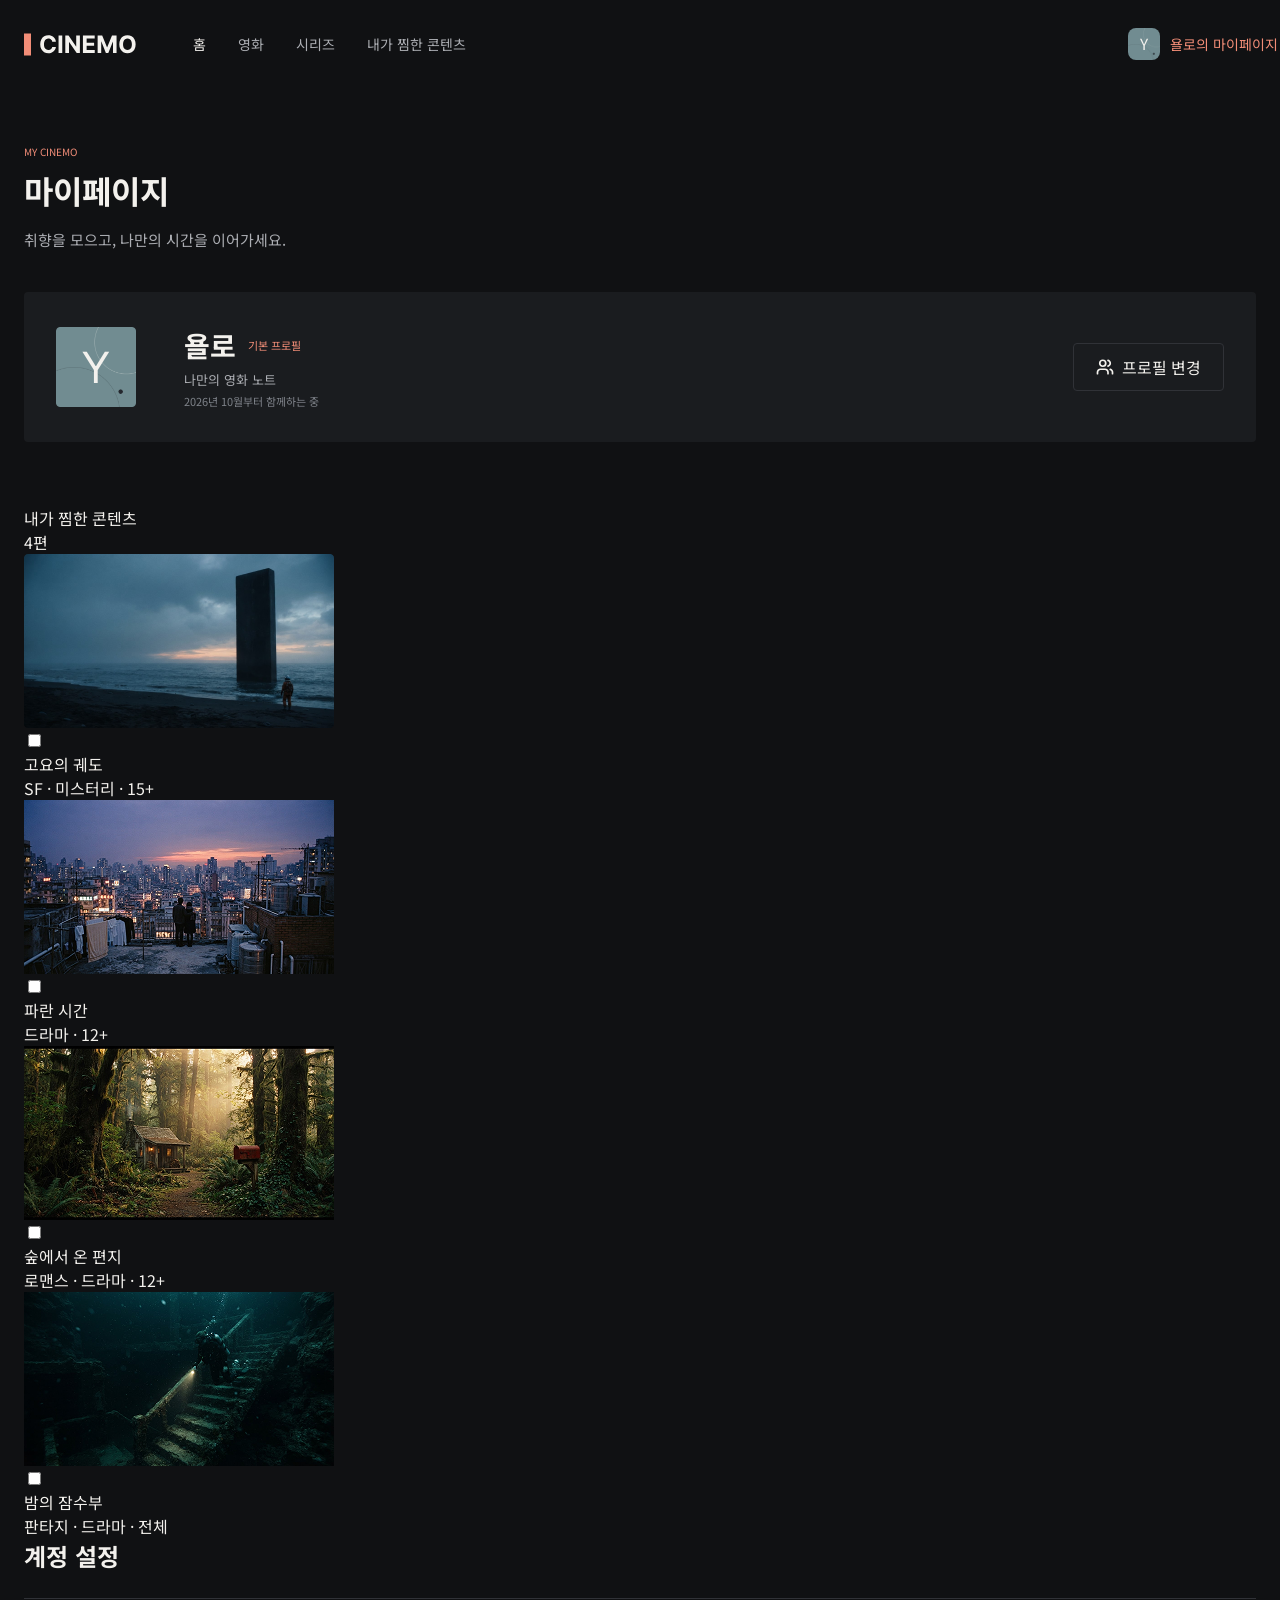
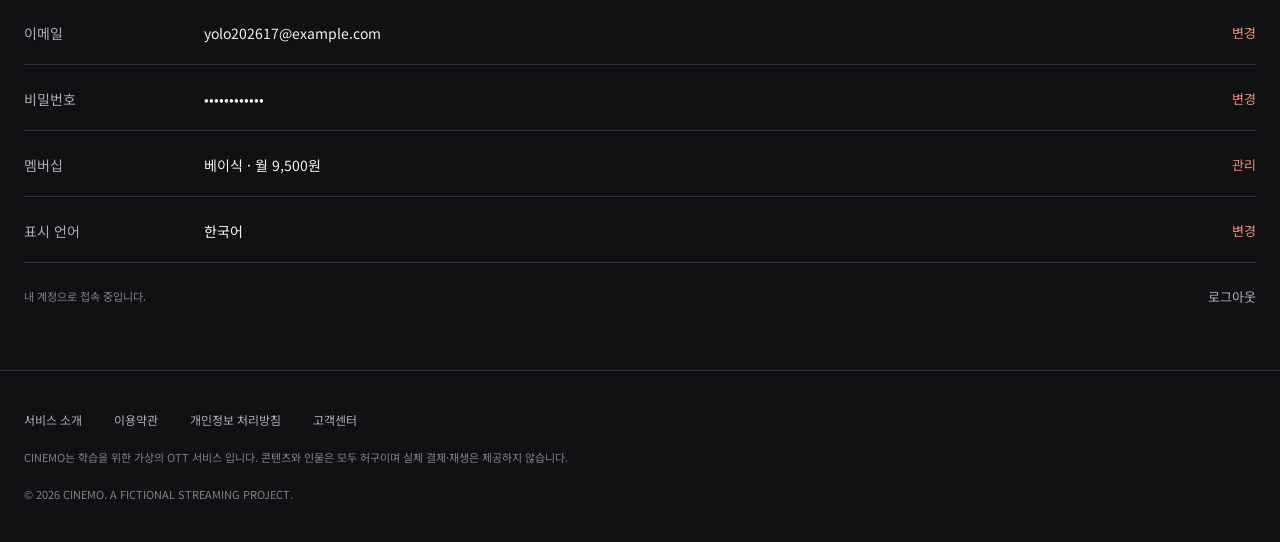
==== commit ec663a76: "Merge pull request #56 from heatherous9/feature/revise4 Feature/revise4" ====
--- a/mypage.html
+++ b/mypage.html
@@ -11,7 +11,10 @@
     <link rel="stylesheet" href="./styles/style.css" />
     <link rel="preconnect" href="https://fonts.googleapis.com" />
     <link rel="preconnect" href="https://fonts.gstatic.com/" crossorigin />
-
+    <link
+      href="https://fonts.googleapis.com/css2?family=Noto+Sans+KR:wght@400;500;600;700&display=swap"
+      rel="stylesheet"
+    />
     <link
       href="https://fonts.googleapis.com/css2?family=Inter:wght@400;500;600;700&display=swap"
       rel="stylesheet"
--- a/styles/style.css
+++ b/styles/style.css
@@ -2,12 +2,6 @@
   --max-width: 1314px;
 }
 
-body {
-  background-color: #101113;
-  color: #f3f1ed;
-  font-family: "Noto Sans KR", sans-serif;
-}
-/* 헤더푸터 CSS시작 */
 .header {
   padding: 0 24px;
 }
@@ -110,7 +104,7 @@
   justify-content: center;
   width: 100%;
   font-family: "Noto Sans KR", sans-serif;
-  padding: 40px 24px;
+  padding-bottom: 75px;
   color: #7e8289;
 }
 .footer-text {
@@ -155,8 +149,6 @@
 }
 
 @media (min-width: 320px) and (max-width: 767px) {
-  .header {
-  }
   .header-head {
     width: 100%;
   }
@@ -538,15 +530,18 @@
 }
 .profile-card {
   position: relative;
-  width: 160px;
-  height: 160px;
-  border-radius: 16px;
-  overflow: hidden;
-  display: flex;
+  width: 152px;
+  height: 152px;
+  border-radius: 8px;
+  background: #7b8c75;
+  isolation: isolate;
+  display: flex;
+  flex-direction: column;
   align-items: center;
   justify-content: center;
-  margin-bottom: 16px;
-}
+  padding: 0px;
+}
+
 .profile-initial {
   position: absolute;
   top: 50%;
@@ -556,6 +551,7 @@
   font-weight: 500;
   color: #f3f1ed;
   z-index: 1;
+  font-family: "Inter", sans-serif;
 }
 
 .profile-name {
@@ -571,25 +567,99 @@
   margin-top: 4px;
 }
 .profile-link {
-  display: flex;
-  flex-direction: column;
-  align-items: center;
-  text-decoration: none;
+  text-decoration: none;
+  display: flex;
+  flex-direction: column;
+  align-items: center;
   text-decoration: none;
   cursor: pointer;
 }
+.profile-link:hover {
+  transform: translateY(-6px);
+}
 .profile-link > div:last-child {
   display: flex;
   flex-direction: column;
   align-items: center;
   gap: 4px;
+}
+.profile-container {
+  display: flex;
+  flex-direction: column;
+  align-items: center;
+  text-align: center;
+  width: 100%;
+  max-width: 1314px;
+  min-height: 710x;
+  justify-content: center;
+  height: calc(100vh - 230px);
+}
+.profile-eyebrow {
+  font-size: 10px;
+  font-weight: 400;
+  color: #f28d77;
+  text-transform: uppercase;
+  line-height: 12px;
+
+  width: 92px;
+  height: 12px;
+}
+.profile-container .profile-eyebrow {
+  margin: 0 0 12px 0;
+  color: #f28d77;
+  font-size: 10px;
+  font-weight: 400;
+  text-transform: uppercase;
 }
 .profile-list {
   text-align: center;
   display: grid;
   grid-template-columns: repeat(4, 1fr);
-  gap: 16px;
+  gap: 40px;
+  margin: 0 0 40px 0;
   justify-items: center;
+}
+.profile-title {
+  font-size: 32px;
+  font-weight: 700;
+  color: #f3f1ed;
+  font-weight: 700;
+  font-size: 40px;
+  line-height: 48px;
+
+  width: 100%;
+  max-width: 1312px;
+  height: 48px;
+}
+.profile-container .profile-title {
+  font-size: 32px;
+  font-weight: 700;
+  margin: 0 0 8px 0;
+  line-height: 1.2;
+  color: #f3f1ed;
+}
+.profile-options {
+  display: flex;
+  flex-direction: column;
+  align-items: center;
+  width: 100%;
+  gap: 8px;
+  margin-top: 8px;
+}
+.profile-description {
+  font-size: 14px;
+  font-weight: 400;
+  color: #acaeb3;
+  line-height: 170%;
+
+  width: 100%;
+  max-width: 1312px;
+  height: 27px;
+}
+.profile-container > .profile-description {
+  font-size: 14px;
+  color: #acaeb3;
+  margin: 0 0 40px 0;
 }
 .profile-list li {
   display: flex;
@@ -598,6 +668,7 @@
   font-size: 14px;
   gap: 32px;
   list-style: none;
+
   padding: 0;
   margin: 0;
   color: #acaeb3;
@@ -776,27 +847,41 @@
   object-fit: contain;
 }
 .bt-manage {
+  box-sizing: border-box;
   display: inline-flex;
-  align-items: center;
+  flex-direction: row;
+  justify-content: center;
+  align-items: center;
+
   gap: 8px;
-  padding: 10px 24px;
-
+  padding: 0 22px;
+
+  width: 138px;
+  height: 48px;
   border: 1px solid #303237;
-  background-color: #101113;
-  border-radius: 8px;
-
-  color: #f3f1ed;
-  text-decoration: none;
-  font-size: 14px;
-  font-weight: 500;
-
-  transition: all 0.2s ease;
+  background-color: #1a1c1f;
+  border-radius: 4px;
+
+  color: #f3f1ed;
+  text-decoration: none;
+  font-size: 14px;
+  transition:
+    background-color 0.2s border-color 0.2s,
+    color 0.2s;
+  white-space: nowrap;
 }
 
 .btn-manage:hover {
   background-color: #1a1c1f;
   border-color: #acaeb3;
 }
+.btn-manage span {
+  font-family: "Noto Sans KR", sans-serif;
+  font-weight: 700;
+  font-size: 14px;
+  line-height: 17px;
+  color: #f3f1ed;
+}
 .font-inter {
   font-family: "Inter", sans-serif;
 }
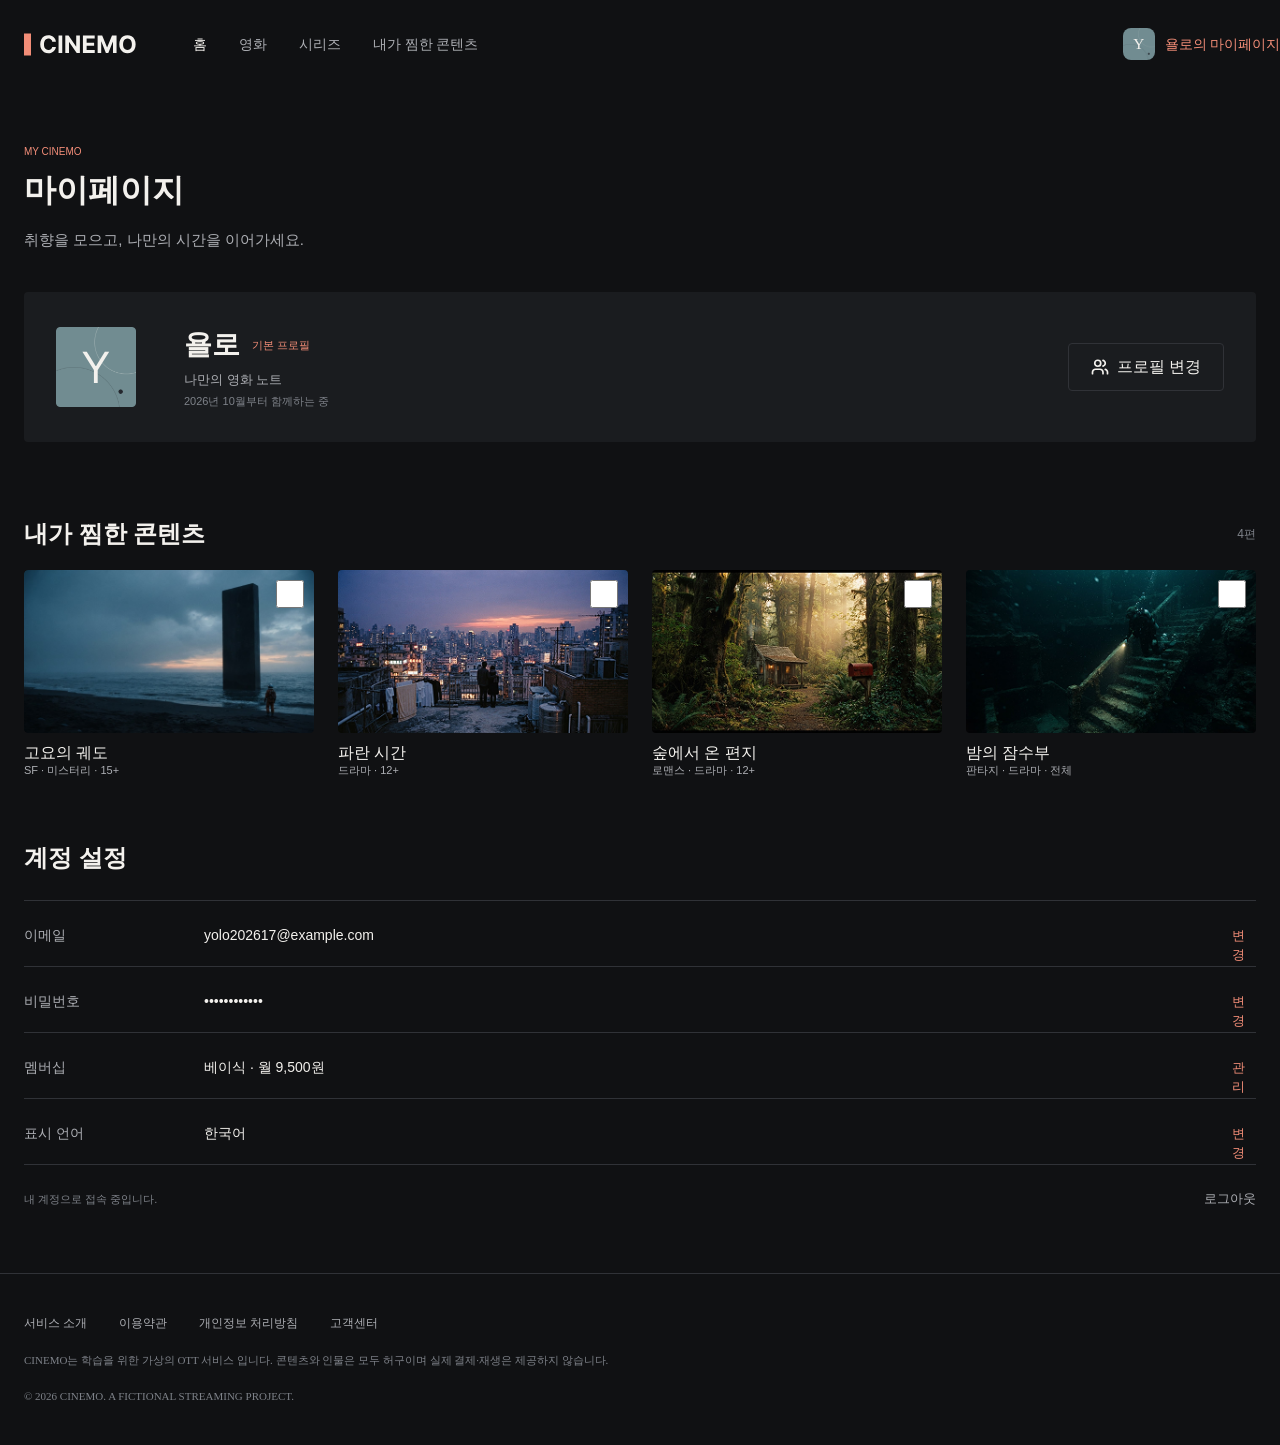
==== commit b72bc717: "내찜콘 CSS" ====
--- a/mypage.html
+++ b/mypage.html
@@ -11,10 +11,7 @@
     <link rel="stylesheet" href="./styles/style.css" />
     <link rel="preconnect" href="https://fonts.googleapis.com" />
     <link rel="preconnect" href="https://fonts.gstatic.com/" crossorigin />
-    <link
-      href="https://fonts.googleapis.com/css2?family=Noto+Sans+KR:wght@400;500;600;700&display=swap"
-      rel="stylesheet"
-    />
+
     <link
       href="https://fonts.googleapis.com/css2?family=Inter:wght@400;500;600;700&display=swap"
       rel="stylesheet"
@@ -53,7 +50,7 @@
               <li><a href="./index.html">홈</a></li>
               <li><a href="#">영화</a></li>
               <li><a href="#">시리즈</a></li>
-              <li><a href="./mypage.html">내가 찜한 콘텐츠</a></li>
+              <li><a href="./index.html">내가 찜한 콘텐츠</a></li>
             </ul>
           </nav>
         </div>
@@ -112,7 +109,7 @@
       </section>
 
       <section class="my-collections">
-        <div>
+        <div class="collection-heading">
           <h3>내가 찜한 콘텐츠</h3>
           <p>4편</p>
         </div>
--- a/styles/style.css
+++ b/styles/style.css
@@ -1,5 +1,10 @@
 :root {
   --max-width: 1314px;
+}
+
+body {
+  background-color: #101113;
+  color: #f3f1ed;
 }
 
 .header {
@@ -104,7 +109,7 @@
   justify-content: center;
   width: 100%;
   font-family: "Noto Sans KR", sans-serif;
-  padding-bottom: 75px;
+  padding: 40px 24px;
   color: #7e8289;
 }
 .footer-text {
@@ -149,6 +154,8 @@
 }
 
 @media (min-width: 320px) and (max-width: 767px) {
+  .header {
+  }
   .header-head {
     width: 100%;
   }
@@ -188,7 +195,6 @@
     flex-direction: column;
   }
 }
-/* 헤더푸터 CSS끝 */
 
 body {
   background-color: #101113;
@@ -200,7 +206,7 @@
   gap: 24px;
 }
 
-.collections {
+.my-collections {
   width: 100%;
   padding: 16px 0 64px;
   background-color: #101113;
@@ -332,31 +338,31 @@
   }
 }
 
-.collections .collection-group + .collection-group {
+.my-collections .collection-group + .collection-group {
   margin-top: 48px;
 }
 
-.collections .collection-heading {
+.my-collections .collection-heading {
   display: flex;
   justify-content: space-between;
-  align-items: flex-start;
-  padding: 0 64px;
-  margin-bottom: 20px;
-}
-
-.collections .collection-heading h2 {
+  align-items: center;
+  margin-bottom: 24px;
+}
+
+.my-collections .collection-heading h3 {
+  margin: 0;
   font-size: 24px;
   font-weight: 700;
   line-height: 1;
   color: #f3f1ed;
 }
 
-.collections .collection-heading p {
-  margin-top: 8px;
+.my-collections .collection-heading p {
+  margin: 0;
   font-size: 12px;
   font-weight: 400;
   line-height: 1;
-  color: #acaeb3;
+  color: #7e8289;
 }
 
 .collections .collection-heading span {
@@ -377,11 +383,24 @@
   list-style: none;
 }
 
+.my-collections .collection-list {
+  display: flex;
+  gap: 24px;
+  padding: 0;
+  margin: 0;
+  list-style: none;
+}
+
 .collections .collection-item {
   display: flex;
   flex-direction: column;
   width: 310px;
   flex-shrink: 0;
+}
+
+.my-collections .collection-item {
+  flex: 1;
+  min-width: 0;
 }
 
 .collections .collection-item img {
@@ -394,22 +413,47 @@
   transition: opacity 0.3s;
 }
 
-.collections .collection-item h3 {
+.my-collections .thumbnail-wrapper img {
+  display: block;
+  width: 100%;
+  height: 100%;
+  object-fit: cover;
+  border-radius: 4px;
+}
+
+.my-collections .collection-item h4 {
+  margin: 0 0 4px;
   font-size: 16px;
   font-weight: 500;
   line-height: 1;
   color: #f3f1ed;
-  margin-bottom: 4px;
-}
-
-.collections .collection-item p {
+}
+
+.my-collections .collection-item p {
+  margin: 0;
   font-size: 11px;
   font-weight: 400;
   line-height: 1;
   color: #acaeb3;
 }
 
-.collections .collection-item:hover > img {
+.my-collections .thumbnail-wrapper {
+  position: relative;
+  width: 100%;
+  aspect-ratio: 16 / 9;
+  margin-bottom: 12px;
+}
+
+.my-collections .item-checkbox {
+  position: absolute;
+  top: 10px;
+  right: 10px;
+  width: 28px;
+  height: 28px;
+  margin: 0;
+}
+
+.my-collections .collection-item:hover > img {
   opacity: 0.5;
 }
 
@@ -530,18 +574,15 @@
 }
 .profile-card {
   position: relative;
-  width: 152px;
-  height: 152px;
-  border-radius: 8px;
-  background: #7b8c75;
-  isolation: isolate;
-  display: flex;
-  flex-direction: column;
+  width: 160px;
+  height: 160px;
+  border-radius: 16px;
+  overflow: hidden;
+  display: flex;
   align-items: center;
   justify-content: center;
-  padding: 0px;
-}
-
+  margin-bottom: 16px;
+}
 .profile-initial {
   position: absolute;
   top: 50%;
@@ -551,7 +592,6 @@
   font-weight: 500;
   color: #f3f1ed;
   z-index: 1;
-  font-family: "Inter", sans-serif;
 }
 
 .profile-name {
@@ -567,99 +607,25 @@
   margin-top: 4px;
 }
 .profile-link {
-  text-decoration: none;
-  display: flex;
-  flex-direction: column;
-  align-items: center;
+  display: flex;
+  flex-direction: column;
+  align-items: center;
+  text-decoration: none;
   text-decoration: none;
   cursor: pointer;
 }
-.profile-link:hover {
-  transform: translateY(-6px);
-}
 .profile-link > div:last-child {
   display: flex;
   flex-direction: column;
   align-items: center;
   gap: 4px;
-}
-.profile-container {
-  display: flex;
-  flex-direction: column;
-  align-items: center;
-  text-align: center;
-  width: 100%;
-  max-width: 1314px;
-  min-height: 710x;
-  justify-content: center;
-  height: calc(100vh - 230px);
-}
-.profile-eyebrow {
-  font-size: 10px;
-  font-weight: 400;
-  color: #f28d77;
-  text-transform: uppercase;
-  line-height: 12px;
-
-  width: 92px;
-  height: 12px;
-}
-.profile-container .profile-eyebrow {
-  margin: 0 0 12px 0;
-  color: #f28d77;
-  font-size: 10px;
-  font-weight: 400;
-  text-transform: uppercase;
 }
 .profile-list {
   text-align: center;
   display: grid;
   grid-template-columns: repeat(4, 1fr);
-  gap: 40px;
-  margin: 0 0 40px 0;
+  gap: 16px;
   justify-items: center;
-}
-.profile-title {
-  font-size: 32px;
-  font-weight: 700;
-  color: #f3f1ed;
-  font-weight: 700;
-  font-size: 40px;
-  line-height: 48px;
-
-  width: 100%;
-  max-width: 1312px;
-  height: 48px;
-}
-.profile-container .profile-title {
-  font-size: 32px;
-  font-weight: 700;
-  margin: 0 0 8px 0;
-  line-height: 1.2;
-  color: #f3f1ed;
-}
-.profile-options {
-  display: flex;
-  flex-direction: column;
-  align-items: center;
-  width: 100%;
-  gap: 8px;
-  margin-top: 8px;
-}
-.profile-description {
-  font-size: 14px;
-  font-weight: 400;
-  color: #acaeb3;
-  line-height: 170%;
-
-  width: 100%;
-  max-width: 1312px;
-  height: 27px;
-}
-.profile-container > .profile-description {
-  font-size: 14px;
-  color: #acaeb3;
-  margin: 0 0 40px 0;
 }
 .profile-list li {
   display: flex;
@@ -668,7 +634,6 @@
   font-size: 14px;
   gap: 32px;
   list-style: none;
-
   padding: 0;
   margin: 0;
   color: #acaeb3;
@@ -847,89 +812,27 @@
   object-fit: contain;
 }
 .bt-manage {
-  box-sizing: border-box;
   display: inline-flex;
-  flex-direction: row;
-  justify-content: center;
-  align-items: center;
-
+  align-items: center;
   gap: 8px;
-  padding: 0 22px;
-
-  width: 138px;
-  height: 48px;
+  padding: 10px 24px;
+
   border: 1px solid #303237;
-  background-color: #1a1c1f;
-  border-radius: 4px;
+  background-color: #101113;
+  border-radius: 8px;
 
   color: #f3f1ed;
   text-decoration: none;
   font-size: 14px;
-  transition:
-    background-color 0.2s border-color 0.2s,
-    color 0.2s;
-  white-space: nowrap;
+  font-weight: 500;
+
+  transition: all 0.2s ease;
 }
 
 .btn-manage:hover {
   background-color: #1a1c1f;
   border-color: #acaeb3;
 }
-.btn-manage span {
-  font-family: "Noto Sans KR", sans-serif;
-  font-weight: 700;
-  font-size: 14px;
-  line-height: 17px;
-  color: #f3f1ed;
-}
 .font-inter {
   font-family: "Inter", sans-serif;
 }
-
-/* section2 css시작 */
-.hero {
-  font-family: "Noto Sans KR;", Inter;
-}
-.week span:first-child {
-  color: #f28d77;
-  font-size: 12px;
-}
-.week span:last-child {
-  color: #acaeb3;
-  font-family: Inter;
-  font-size: 10px;
-}
-.hero-content h2 {
-  font-size: 64px;
-  color: #f3f1ed;
-  font-weight: bold;
-}
-.hero-content p {
-  color: #acaeb3;
-  font-size: 11px;
-}
-.hero-intro {
-  font-size: 12px;
-  color: #acaeb3;
-}
-.topic {
-  font-size: 16px;
-  color: #d2d3d5;
-}
-.one-tton {
-  color: #241512;
-  font-size: 14px;
-}
-.tow-tton {
-  font-size: 14px;
-  color: #f3f1ed;
-}
-.quiet-story span {
-  font-size: 14px;
-  color: #f3f1ed;
-}
-.quiet-story p {
-  font-size: 10px;
-  color: #acaeb3;
-  font-family: Inter;
-}
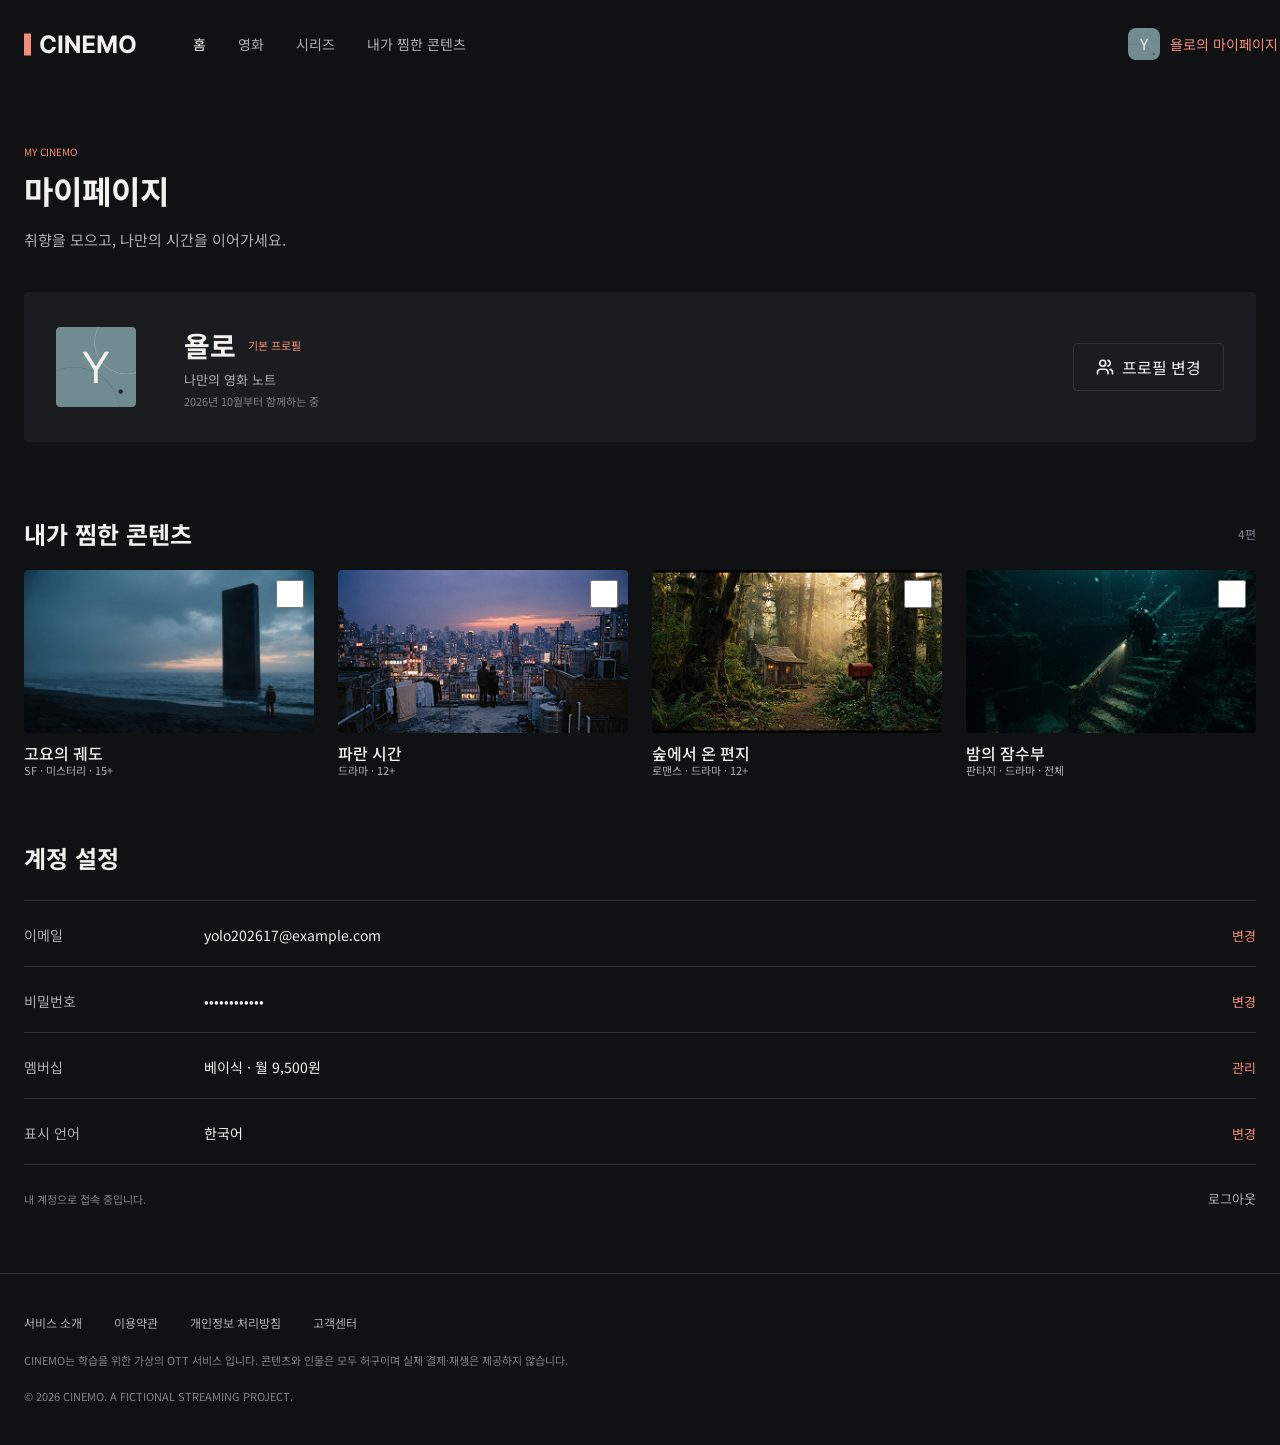
==== commit dddc55af: "Merge pull request #57 from heatherous9/feature/mypage-collections2 내찜콘 CSS" ====
--- a/mypage.html
+++ b/mypage.html
@@ -11,7 +11,10 @@
     <link rel="stylesheet" href="./styles/style.css" />
     <link rel="preconnect" href="https://fonts.googleapis.com" />
     <link rel="preconnect" href="https://fonts.gstatic.com/" crossorigin />
-
+    <link
+      href="https://fonts.googleapis.com/css2?family=Noto+Sans+KR:wght@400;500;600;700&display=swap"
+      rel="stylesheet"
+    />
     <link
       href="https://fonts.googleapis.com/css2?family=Inter:wght@400;500;600;700&display=swap"
       rel="stylesheet"
@@ -50,7 +53,7 @@
               <li><a href="./index.html">홈</a></li>
               <li><a href="#">영화</a></li>
               <li><a href="#">시리즈</a></li>
-              <li><a href="./index.html">내가 찜한 콘텐츠</a></li>
+              <li><a href="./mypage.html">내가 찜한 콘텐츠</a></li>
             </ul>
           </nav>
         </div>
--- a/styles/style.css
+++ b/styles/style.css
@@ -1,10 +1,5 @@
 :root {
   --max-width: 1314px;
-}
-
-body {
-  background-color: #101113;
-  color: #f3f1ed;
 }
 
 .header {
@@ -109,7 +104,7 @@
   justify-content: center;
   width: 100%;
   font-family: "Noto Sans KR", sans-serif;
-  padding: 40px 24px;
+  padding-bottom: 75px;
   color: #7e8289;
 }
 .footer-text {
@@ -154,8 +149,6 @@
 }
 
 @media (min-width: 320px) and (max-width: 767px) {
-  .header {
-  }
   .header-head {
     width: 100%;
   }
@@ -195,6 +188,7 @@
     flex-direction: column;
   }
 }
+/* 헤더푸터 CSS끝 */
 
 body {
   background-color: #101113;
@@ -574,15 +568,18 @@
 }
 .profile-card {
   position: relative;
-  width: 160px;
-  height: 160px;
-  border-radius: 16px;
-  overflow: hidden;
-  display: flex;
+  width: 152px;
+  height: 152px;
+  border-radius: 8px;
+  background: #7b8c75;
+  isolation: isolate;
+  display: flex;
+  flex-direction: column;
   align-items: center;
   justify-content: center;
-  margin-bottom: 16px;
-}
+  padding: 0px;
+}
+
 .profile-initial {
   position: absolute;
   top: 50%;
@@ -592,6 +589,7 @@
   font-weight: 500;
   color: #f3f1ed;
   z-index: 1;
+  font-family: "Inter", sans-serif;
 }
 
 .profile-name {
@@ -607,25 +605,99 @@
   margin-top: 4px;
 }
 .profile-link {
-  display: flex;
-  flex-direction: column;
-  align-items: center;
-  text-decoration: none;
+  text-decoration: none;
+  display: flex;
+  flex-direction: column;
+  align-items: center;
   text-decoration: none;
   cursor: pointer;
 }
+.profile-link:hover {
+  transform: translateY(-6px);
+}
 .profile-link > div:last-child {
   display: flex;
   flex-direction: column;
   align-items: center;
   gap: 4px;
+}
+.profile-container {
+  display: flex;
+  flex-direction: column;
+  align-items: center;
+  text-align: center;
+  width: 100%;
+  max-width: 1314px;
+  min-height: 710x;
+  justify-content: center;
+  height: calc(100vh - 230px);
+}
+.profile-eyebrow {
+  font-size: 10px;
+  font-weight: 400;
+  color: #f28d77;
+  text-transform: uppercase;
+  line-height: 12px;
+
+  width: 92px;
+  height: 12px;
+}
+.profile-container .profile-eyebrow {
+  margin: 0 0 12px 0;
+  color: #f28d77;
+  font-size: 10px;
+  font-weight: 400;
+  text-transform: uppercase;
 }
 .profile-list {
   text-align: center;
   display: grid;
   grid-template-columns: repeat(4, 1fr);
-  gap: 16px;
+  gap: 40px;
+  margin: 0 0 40px 0;
   justify-items: center;
+}
+.profile-title {
+  font-size: 32px;
+  font-weight: 700;
+  color: #f3f1ed;
+  font-weight: 700;
+  font-size: 40px;
+  line-height: 48px;
+
+  width: 100%;
+  max-width: 1312px;
+  height: 48px;
+}
+.profile-container .profile-title {
+  font-size: 32px;
+  font-weight: 700;
+  margin: 0 0 8px 0;
+  line-height: 1.2;
+  color: #f3f1ed;
+}
+.profile-options {
+  display: flex;
+  flex-direction: column;
+  align-items: center;
+  width: 100%;
+  gap: 8px;
+  margin-top: 8px;
+}
+.profile-description {
+  font-size: 14px;
+  font-weight: 400;
+  color: #acaeb3;
+  line-height: 170%;
+
+  width: 100%;
+  max-width: 1312px;
+  height: 27px;
+}
+.profile-container > .profile-description {
+  font-size: 14px;
+  color: #acaeb3;
+  margin: 0 0 40px 0;
 }
 .profile-list li {
   display: flex;
@@ -634,6 +706,7 @@
   font-size: 14px;
   gap: 32px;
   list-style: none;
+
   padding: 0;
   margin: 0;
   color: #acaeb3;
@@ -812,27 +885,89 @@
   object-fit: contain;
 }
 .bt-manage {
+  box-sizing: border-box;
   display: inline-flex;
-  align-items: center;
+  flex-direction: row;
+  justify-content: center;
+  align-items: center;
+
   gap: 8px;
-  padding: 10px 24px;
-
+  padding: 0 22px;
+
+  width: 138px;
+  height: 48px;
   border: 1px solid #303237;
-  background-color: #101113;
-  border-radius: 8px;
-
-  color: #f3f1ed;
-  text-decoration: none;
-  font-size: 14px;
-  font-weight: 500;
-
-  transition: all 0.2s ease;
+  background-color: #1a1c1f;
+  border-radius: 4px;
+
+  color: #f3f1ed;
+  text-decoration: none;
+  font-size: 14px;
+  transition:
+    background-color 0.2s border-color 0.2s,
+    color 0.2s;
+  white-space: nowrap;
 }
 
 .btn-manage:hover {
   background-color: #1a1c1f;
   border-color: #acaeb3;
 }
+.btn-manage span {
+  font-family: "Noto Sans KR", sans-serif;
+  font-weight: 700;
+  font-size: 14px;
+  line-height: 17px;
+  color: #f3f1ed;
+}
 .font-inter {
   font-family: "Inter", sans-serif;
 }
+
+/* section2 css시작 */
+.hero {
+  font-family: "Noto Sans KR;", Inter;
+}
+.week span:first-child {
+  color: #f28d77;
+  font-size: 12px;
+}
+.week span:last-child {
+  color: #acaeb3;
+  font-family: Inter;
+  font-size: 10px;
+}
+.hero-content h2 {
+  font-size: 64px;
+  color: #f3f1ed;
+  font-weight: bold;
+}
+.hero-content p {
+  color: #acaeb3;
+  font-size: 11px;
+}
+.hero-intro {
+  font-size: 12px;
+  color: #acaeb3;
+}
+.topic {
+  font-size: 16px;
+  color: #d2d3d5;
+}
+.one-tton {
+  color: #241512;
+  font-size: 14px;
+}
+.tow-tton {
+  font-size: 14px;
+  color: #f3f1ed;
+}
+.quiet-story span {
+  font-size: 14px;
+  color: #f3f1ed;
+}
+.quiet-story p {
+  font-size: 10px;
+  color: #acaeb3;
+  font-family: Inter;
+}
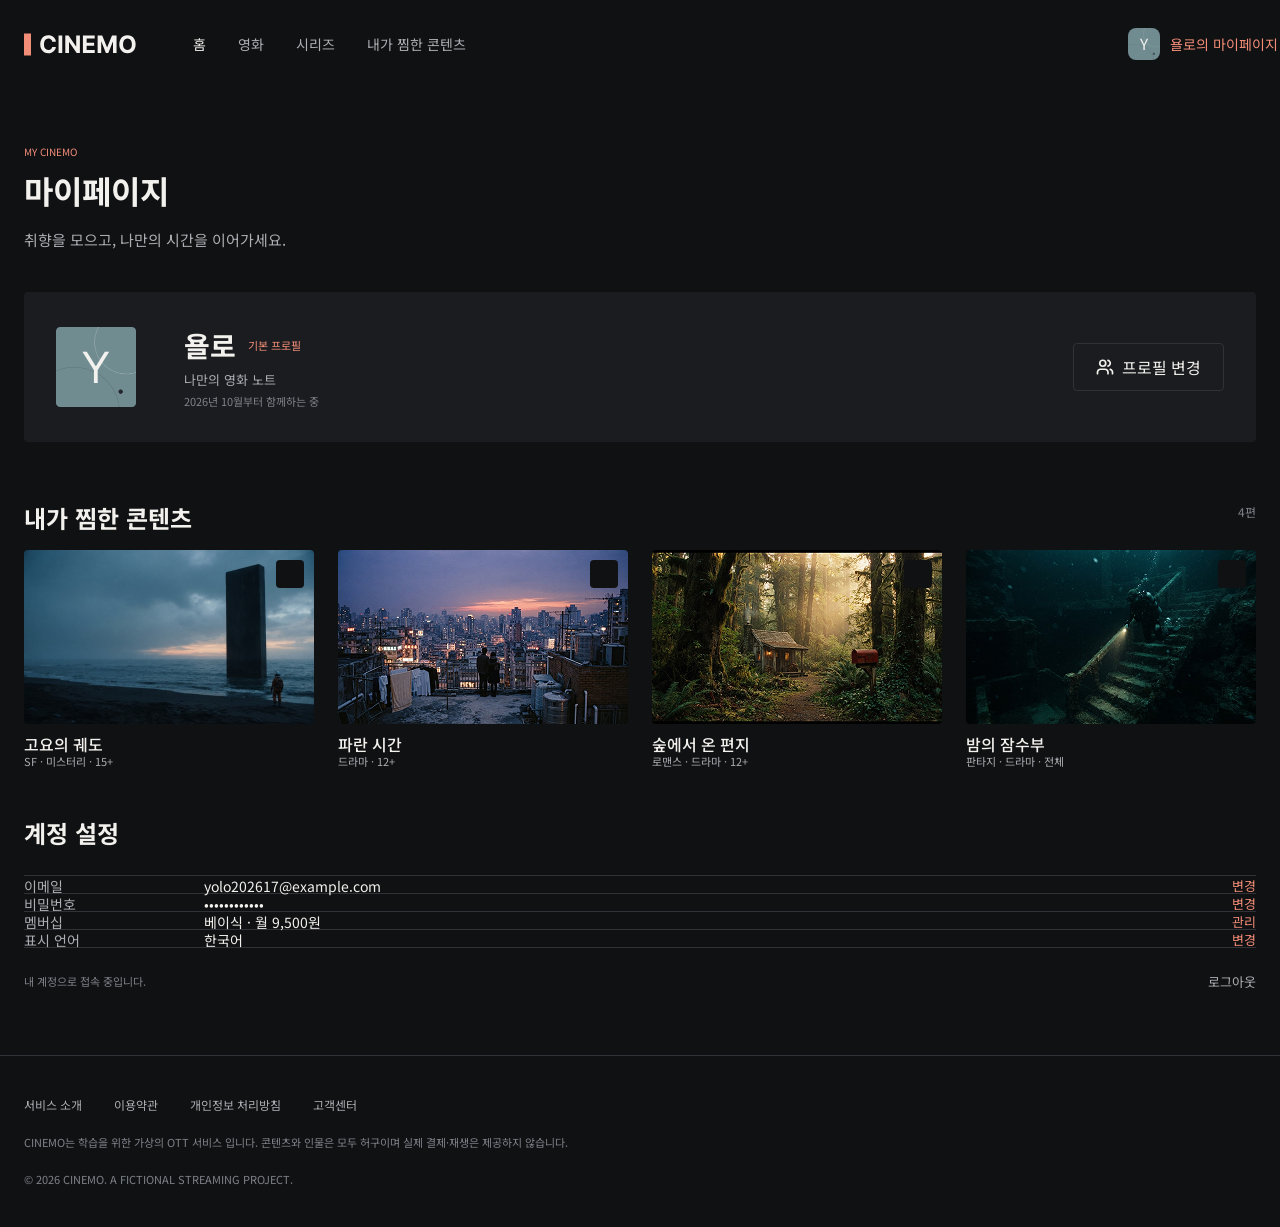
==== commit 10ea4f77: "header/footer 모바일 미디어 쿼리 수정" ====
--- a/mypage.html
+++ b/mypage.html
@@ -213,8 +213,10 @@
           </ul>
         </nav>
         <p>
-          CINEMO는 학습을 위한 가상의 OTT 서비스 입니다. 콘텐츠와 인물은 모두
-          허구이며 실제 결제·재생은 제공하지 않습니다.
+          <span>CINEMO는 학습을 위한 가상의 OTT 서비스 입니다.</span>
+          <span>
+            콘텐츠와 인물은 모두 허구이며 실제 결제·재생은 제공하지 않습니다.
+          </span>
         </p>
         <p>© 2026 CINEMO. A FICTIONAL STREAMING PROJECT.</p>
       </div>
--- a/styles/style.css
+++ b/styles/style.css
@@ -148,44 +148,63 @@
   color: #acaeb3;
 }
 
-@media (min-width: 320px) and (max-width: 767px) {
+@media (max-width: 767px) {
+  .header {
+    padding: 24px;
+  }
+  .header-inner-container {
+    position: relative;
+    display: flex;
+    align-self: flex-start;
+    height: auto;
+    gap: 56px;
+    width: 100%;
+    max-width: var(--max-width);
+  }
   .header-head {
+    display: flex;
+    flex-direction: column;
+    align-items: flex-start;
+    gap: 20px;
     width: 100%;
   }
   .main-list ul {
-    gap: 16px;
+    display: flex;
+    align-items: center;
+    white-space: nowrap;
     font-size: 13px;
-  }
-  .mypages {
-    font-size: 12px;
-  }
-  .mypageimg {
-    width: 32px;
-    height: 32px;
-    position: relative;
-  }
-  .mypageimg + p {
-    font-size: 12px;
-    top: 50%;
-    left: 50%;
+    gap: 24px;
+    width: 100%;
+  }
+  .main-mypage {
     position: absolute;
-    transform: translate(-50%, -50%);
+    top: 0;
+    right: 0;
   }
   .mypages > p {
     display: none;
   }
+  .my-pages > p {
+    display: none;
+  }
+
   #footer {
+    box-sizing: border-box;
+    width: 100%;
     font-size: 12px;
+  }
+  .footer-container {
+    width: 100%;
+    min-width: 0;
+  }
+  .footer-list ul {
+    flex-wrap: wrap;
+    list-style: none;
     gap: 20px;
-    margin-left: 24px;
-    margin-right: 24px;
-    margin-top: 32px;
-    margin-bottom: 32px;
-  }
-  footer-list ul {
-    font-size: 10px;
-    display: flex;
-    flex-direction: column;
+  }
+  .footer-container p span {
+    font-size: 11px;
+    display: block;
   }
 }
 /* 헤더푸터 CSS끝 */
@@ -202,7 +221,6 @@
 
 .my-collections {
   width: 100%;
-  padding: 16px 0 64px;
   background-color: #101113;
   color: #f3f1ed;
   font-family: "Noto Sans KR", sans-serif;
@@ -228,7 +246,6 @@
   flex-direction: row;
   align-items: center;
   gap: 24px;
-  padding: 24px 0;
   border-bottom: 1px solid #303237;
 }
 
@@ -339,8 +356,8 @@
 .my-collections .collection-heading {
   display: flex;
   justify-content: space-between;
-  align-items: center;
-  margin-bottom: 24px;
+  align-items: flex-start;
+  margin-bottom: 20px;
 }
 
 .my-collections .collection-heading h3 {
@@ -369,8 +386,7 @@
 .collections .collection-list {
   display: flex;
   gap: 24px;
-  padding: 0 64px;
-  overflow-x: hidden;
+  overflow-x: auto;
   overflow-y: hidden;
   scrollbar-color: #7e8289 #101113;
   scrollbar-width: thin;
@@ -451,7 +467,7 @@
   opacity: 0.5;
 }
 
-/* 태블릿: 768~1023px */
+/* 태블릿*/
 @media (max-width: 1023px) {
   .collections .collection-group + .collection-group {
     margin-top: 40px;
@@ -473,7 +489,7 @@
   }
 }
 
-/*모바일320-767*/
+/*모바일*/
 @media (max-width: 767px) {
   .collections {
     padding: 8px 0 40px;
@@ -884,6 +900,178 @@
   height: 16px;
   object-fit: contain;
 }
+
+.my-collections {
+  width: 100%;
+  max-width: 1312px;
+  margin: 48px auto;
+}
+
+.my-collections > div {
+  display: flex;
+  justify-content: space-between;
+  align-items: flex-start;
+  margin-bottom: 20px;
+}
+
+.my-collections > div h3 {
+  font-size: 24px;
+  font-weight: 700;
+  line-height: 1;
+  color: #f3f1ed;
+}
+
+.my-collections > div p {
+  font-size: 12px;
+  font-weight: 400;
+  line-height: 1;
+  color: #7e8289;
+}
+
+.my-collections .collection-list {
+  display: flex;
+  flex-wrap: wrap;
+  gap: 24px;
+  list-style: none;
+}
+
+.my-collections .collection-item {
+  display: flex;
+  flex-direction: column;
+  width: 310px;
+  flex-shrink: 0;
+}
+
+.my-collections .thumbnail-wrapper {
+  position: relative;
+  margin-bottom: 12px;
+}
+
+.my-collections .collection-item img {
+  display: block;
+  width: 310px;
+  height: 174px;
+  object-fit: cover;
+  border-radius: 4px;
+}
+
+.my-collections .collection-item h3,
+.my-collections .collection-item h4 {
+  font-size: 16px;
+  font-weight: 500;
+  line-height: 1;
+  color: #f3f1ed;
+  margin-bottom: 4px;
+}
+
+.my-collections .collection-item p {
+  font-size: 11px;
+  font-weight: 400;
+  line-height: 1;
+  color: #acaeb3;
+}
+
+/* 마이페지이체크박스*/
+
+.my-collections .item-checkbox {
+  display: none;
+}
+
+.my-collections .checkbox-icon {
+  position: absolute;
+  top: 10px;
+  right: 10px;
+  display: flex;
+  justify-content: center;
+  align-items: center;
+  width: 28px;
+  height: 28px;
+  background-color: #101113;
+  border-radius: 4px;
+  cursor: pointer;
+}
+
+.my-collections .checkbox-icon::after {
+  content: "";
+  display: block;
+  width: 16px;
+  height: 16px;
+  background-image: url("../assets/check.svg");
+  background-repeat: no-repeat;
+  background-position: center;
+  background-size: contain;
+}
+
+.my-collections .item-checkbox:not(:checked) + .checkbox-icon::after {
+  display: none;
+}
+/* 마이페이지모바일 */
+
+@media (max-width: 767px) {
+  .my-collections {
+    max-width: 342px;
+  }
+
+  .my-collections > div {
+    height: 24px;
+    margin-bottom: 24px;
+  }
+
+  .my-collections > div h3 {
+    font-size: 20px;
+    font-weight: 700;
+    color: #f3f1ed;
+  }
+
+  .my-collections > div p {
+    font-size: 12px;
+    font-weight: 400;
+    color: #7e8289;
+  }
+
+  .my-collections .collection-list {
+    display: flex;
+    flex-wrap: wrap;
+    column-gap: 16px;
+    row-gap: 24px;
+  }
+
+  .my-collections .collection-item {
+    width: 163px;
+  }
+
+  .my-collections .thumbnail-wrapper {
+    margin-bottom: 12px;
+  }
+
+  .my-collections .collection-item img {
+    width: 163px;
+    height: 92px;
+    border-radius: 4px;
+  }
+}
+/* 태블릿*/
+@media (min-width: 768px) and (max-width: 1023px) {
+  .my-collections {
+    width: 100%;
+  }
+
+  .my-collections .collection-list {
+    display: flex;
+    flex-wrap: wrap;
+    gap: 24px 16px;
+  }
+
+  .my-collections .collection-item {
+    flex: 1;
+    min-width: 0;
+  }
+
+  .my-collections .collection-item img {
+    width: 100%;
+    height: auto;
+  }
+}
 .bt-manage {
   box-sizing: border-box;
   display: inline-flex;
@@ -925,49 +1113,237 @@
 }
 
 /* section2 css시작 */
-.hero {
-  font-family: "Noto Sans KR;", Inter;
-}
-.week span:first-child {
+.main-hero {
+  font-family: "Noto Sans KR;", Inter, sans-serif;
+  position: relative;
+  box-sizing: border-box;
+
+  display: flex;
+  flex-direction: column;
+  justify-content: flex-end;
+
+  padding: 104px 64px 72px 64px;
+
+  margin: 0 auto;
+  background-color: #101113;
+}
+.main-hero-image {
+  position: absolute;
+  top: 0;
+  left: 0;
+  width: 100%;
+  height: 100%;
+  object-fit: cover;
+  z-index: 1;
+}
+.main-hero::after {
+  content: "";
+  position: absolute;
+  inset: 0;
+  background: linear-gradient(
+    180deg,
+    rgba(16, 17, 19, 0) 0%,
+    rgba(16, 17, 19, 0.65) 50%,
+    rgba(16, 17, 19, 0.96) 100%
+  );
+  z-index: 1;
+  pointer-events: none;
+}
+.main-hero > *:not(.main-hero-image) {
+  position: relative;
+  z-index: 2;
+}
+.main-week {
+  display: flex;
+  align-items: center;
+  gap: 8px;
+  margin-bottom: 8px;
+}
+.main-week span:first-child {
   color: #f28d77;
   font-size: 12px;
-}
-.week span:last-child {
-  color: #acaeb3;
-  font-family: Inter;
+  font-weight: 500;
+}
+.main-week span:first-child::before {
+  content: "— ";
+  margin-right: 4px;
+}
+.main-week span:last-child {
+  color: #acaeb3;
+  font-family: Inter, sans-serif;
   font-size: 10px;
 }
-.hero-content h2 {
+/* 영화 제목 및 서브 타이틀 */
+.main-hero-content {
+  margin-bottom: 8px;
+}
+.main-hero-content h2 {
   font-size: 64px;
   color: #f3f1ed;
-  font-weight: bold;
-}
-.hero-content p {
+  font-weight: 700;
+  margin: 0 0 4px 0;
+  line-height: 1.1;
+  letter-spacing: -0.5px;
+}
+.main-hero-content p {
   color: #acaeb3;
   font-size: 11px;
-}
-.hero-intro {
+  letter-spacing: 1px;
+  margin: 0;
+}
+.main-hero-intro {
+  display: flex;
+  gap: 12px;
+  margin: 16px 0;
   font-size: 12px;
   color: #acaeb3;
-}
-.topic {
+  margin-bottom: 16px;
+}
+
+.main-topic {
   font-size: 16px;
   color: #d2d3d5;
-}
-.one-tton {
+  max-width: 540px;
+  line-height: 1.5;
+  margin: 0 0 24px 0;
+  opacity: 0.9;
+}
+
+.main-btns {
+  display: flex;
+  gap: 12px;
+}
+.main-btn-primary,
+.main-btn-secondary {
+  display: flex;
+  align-items: center;
+  justify-content: center;
+  gap: 8px;
+  padding: 12px 24px;
+  border-radius: 4px;
+  border: 1px solid transparent;
+  cursor: pointer;
+  font-weight: 600;
+  font-size: 14px;
+  transition: all 0.2s ease;
+}
+.main-btn-primary {
   color: #241512;
   font-size: 14px;
-}
-.tow-tton {
-  font-size: 14px;
-  color: #f3f1ed;
-}
-.quiet-story span {
-  font-size: 14px;
-  color: #f3f1ed;
-}
-.quiet-story p {
+  background-color: #f28d77;
+}
+.main-btn-primary:hover {
+  filter: brightness(1.08);
+}
+.main-btn-secondary {
+  font-size: 14px;
+  color: #f3f1ed;
+  background-color: #1a1c1f;
+  border-color: #303237;
+}
+.main-btn-secondary:hover {
+  background-color: rgba(255, 255, 255, 0.1);
+}
+.main-quiet-story {
+  position: absolute;
+  right: 64px;
+  bottom: 72px;
+  text-align: right;
+}
+.main-quiet-story span {
+  font-size: 14px;
+  color: #f3f1ed;
+  display: block;
+  margin-bottom: 4px;
+}
+.main-quiet-story p {
   font-size: 10px;
   color: #acaeb3;
-  font-family: Inter;
-}
+  font-family: Inter, sans-serif;
+  margin: 0;
+  letter-spacing: 0.5px;
+}
+@media (min-width: 768px) and (max-width: 1023px) {
+  .main-hero {
+    max-width: 100%;
+    padding: 40px 40px;
+    min-height: 560px;
+  }
+
+  .main-hero-content h2 {
+    font-size: 48px;
+  }
+  .main-quiet-story {
+    right: 40px;
+    bottom: 40px;
+  }
+}
+
+@media (max-width: 767px) {
+  .main-hero {
+    position: relative;
+    width: 100%;
+    max-width: 100%;
+
+    display: flex;
+    flex-direction: column;
+    justify-content: flex-end;
+    padding-top: 8px;
+    padding-bottom: 40px;
+    padding-left: 20px;
+    padding-right: 20px;
+  }
+  .main-hero-image {
+    position: absolute;
+    top: 0;
+    left: 0;
+    width: 100%;
+    height: 100%;
+    z-index: 1;
+  }
+  .main-hero::after {
+    content: "";
+    position: absolute;
+    inset: 0;
+    background: linear-gradient(
+      180deg,
+      rgba(16, 17, 19, 0.1) 0%,
+      rgba(16, 17, 19, 0.85) 60%,
+      rgba(16, 17, 19, 0.98) 100%
+    );
+    z-index: 1;
+    pointer-events: none;
+  }
+
+  .main-week,
+  .main-hero-content,
+  .main-hero-intro,
+  .main-topic,
+  .main-btns {
+    padding-left: 20px;
+    padding-right: 20px;
+  }
+
+  .main-week {
+    margin-top: 24px;
+  }
+
+  .main-hero-content h2 {
+    font-size: 34px;
+  }
+
+  .main-btns {
+    display: flex;
+    gap: 8px;
+  }
+
+  .main-btn-primary,
+  .main-btn-secondary {
+    flex: 1;
+    padding: 12px 16px;
+  }
+
+  .main-quiet-story {
+    display: none;
+  }
+}
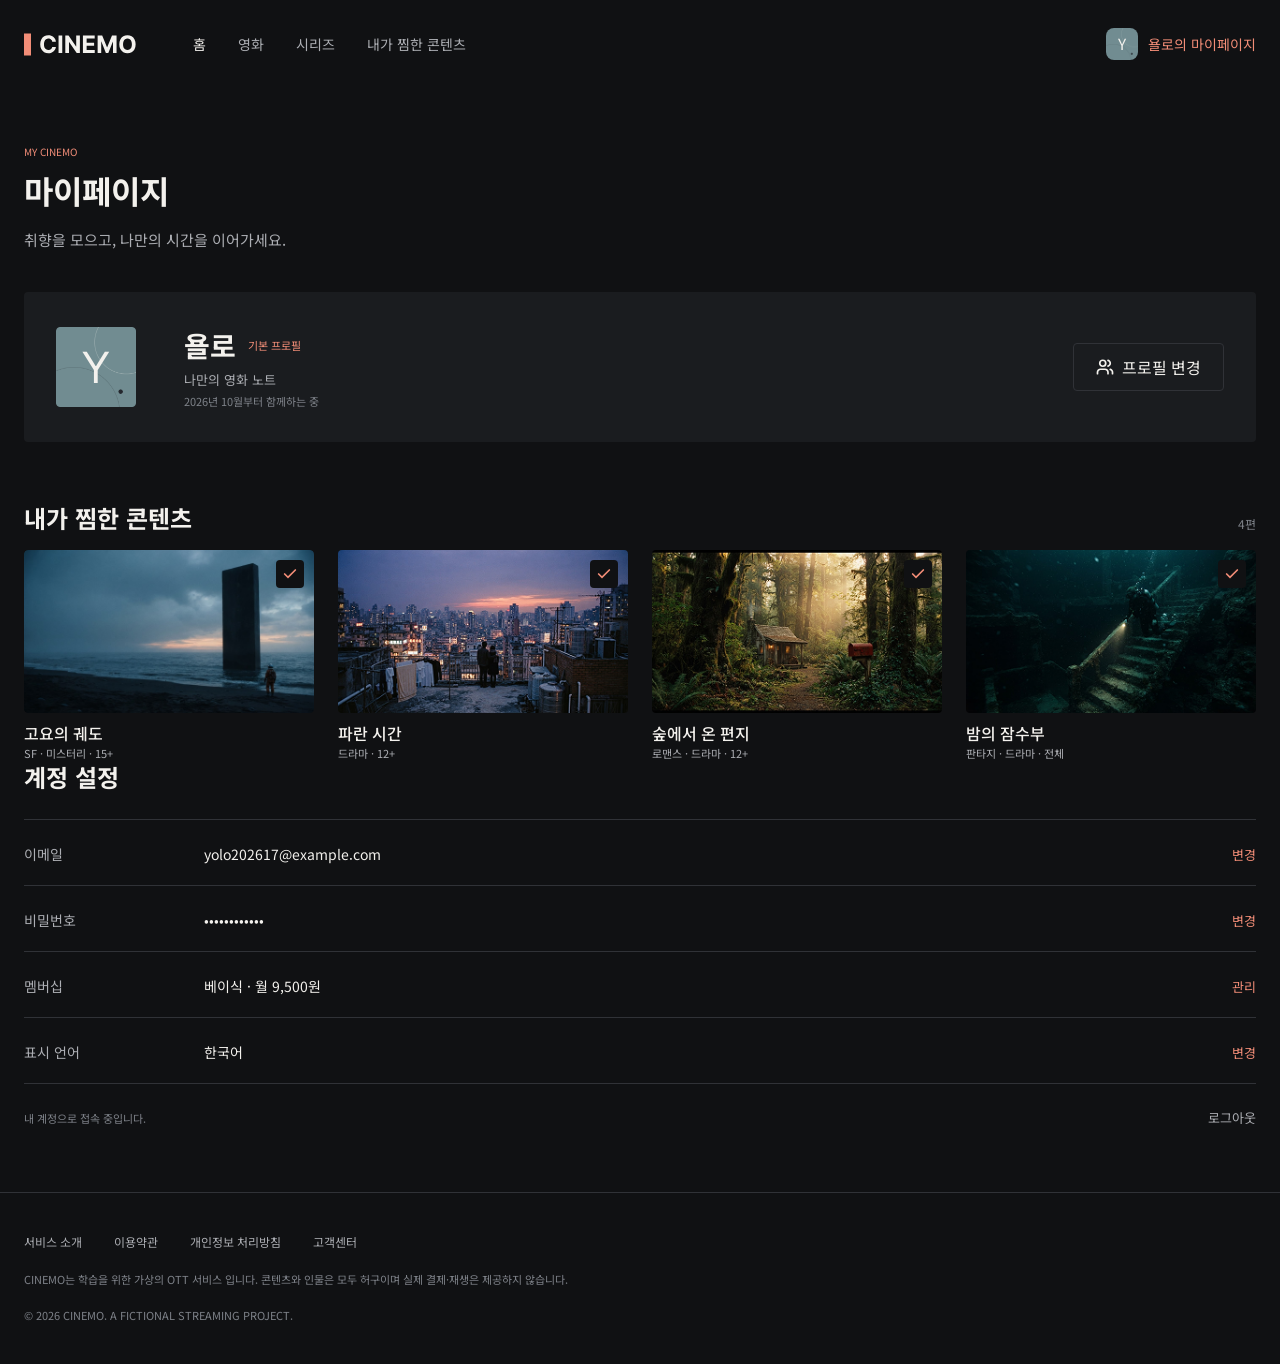
==== commit ec05fc21: "section246수정" ====
--- a/mypage.html
+++ b/mypage.html
@@ -77,17 +77,19 @@
         </p>
       </section>
       <section class="my-profile-box">
-        <div class="my-profile-avatar">
-          <span class="my-profile-initial font-inter">Y</span>
-        </div>
-
-        <div class="profile-area">
-          <div class="profile-user-container">
-            <span class="profile-user-name">욜로</span>
-            <span class="profile-user-type">기본 프로필</span>
+        <div class="my-profile-box-inner">
+          <div class="my-profile-avatar">
+            <span class="my-profile-initial font-inter">Y</span>
           </div>
-          <p class="profile-user-note">나만의 영화 노트</p>
-          <p class="profile-user-status">2026년 10월부터 함께하는 중</p>
+
+          <div class="profile-area">
+            <div class="profile-user-container">
+              <span class="profile-user-name">욜로</span>
+              <span class="profile-user-type">기본 프로필</span>
+            </div>
+            <p class="profile-user-note">나만의 영화 노트</p>
+            <p class="profile-user-status">2026년 10월부터 함께하는 중</p>
+          </div>
         </div>
         <div class="my-profile-btn-container">
           <p class="profile-user-status">2026. 10 가입</p>
@@ -120,7 +122,12 @@
           <li class="collection-item">
             <div class="thumbnail-wrapper">
               <img src="./assets/quiet-orbit.png" alt="고요의 궤도" />
-              <input type="checkbox" id="item-1" class="item-checkbox" />
+              <input
+                type="checkbox"
+                id="item-1"
+                class="item-checkbox"
+                checked
+              />
               <label for="item-1" class="checkbox-icon"></label>
             </div>
             <h4>고요의 궤도</h4>
@@ -130,7 +137,12 @@
           <li class="collection-item">
             <div class="thumbnail-wrapper">
               <img src="./assets/blue-time.png" alt="마지막 승강장" />
-              <input type="checkbox" id="item-2" class="item-checkbox" />
+              <input
+                type="checkbox"
+                id="item-2"
+                class="item-checkbox"
+                checked
+              />
               <label for="item-2" class="checkbox-icon"></label>
             </div>
             <h4>파란 시간</h4>
@@ -140,7 +152,12 @@
           <li class="collection-item">
             <div class="thumbnail-wrapper">
               <img src="./assets/forest-letter.png" alt="숲에서 온 편지" />
-              <input type="checkbox" id="item-3" class="item-checkbox" />
+              <input
+                type="checkbox"
+                id="item-3"
+                class="item-checkbox"
+                checked
+              />
               <label for="item-3" class="checkbox-icon"></label>
             </div>
             <h4>숲에서 온 편지</h4>
@@ -150,7 +167,12 @@
           <li class="collection-item">
             <div class="thumbnail-wrapper">
               <img src="./assets/night-driver.png" alt="밤의 잠수부" />
-              <input type="checkbox" id="item-4" class="item-checkbox" />
+              <input
+                type="checkbox"
+                id="item-4"
+                class="item-checkbox"
+                checked
+              />
               <label for="item-4" class="checkbox-icon"></label>
             </div>
             <h4>밤의 잠수부</h4>
--- a/styles/style.css
+++ b/styles/style.css
@@ -1,7 +1,7 @@
 :root {
   --max-width: 1314px;
 }
-
+/* 해더 푸터 CSS시작 */
 .header {
   padding: 0 24px;
 }
@@ -18,7 +18,6 @@
 .header-head {
   display: flex;
   align-items: center;
-  width: 100%;
   gap: 56px;
 }
 .main-list ul {
@@ -108,6 +107,7 @@
   color: #7e8289;
 }
 .footer-text {
+  font-size: 11px;
   text-align: center;
 }
 
@@ -203,8 +203,20 @@
     gap: 20px;
   }
   .footer-container p span {
+    display: block;
     font-size: 11px;
-    display: block;
+    font-family: "Noto Sans KR";
+  }
+  .footer-text {
+    font-size: 11px;
+  }
+}
+@media (min-width: 768px) and (max-width: 1023px) {
+  .mypages > p {
+    display: none;
+  }
+  .my-pages > p {
+    display: none;
   }
 }
 /* 헤더푸터 CSS끝 */
@@ -245,6 +257,7 @@
   display: flex;
   flex-direction: row;
   align-items: center;
+  padding: 24px 0;
   gap: 24px;
   border-bottom: 1px solid #303237;
 }
@@ -312,7 +325,7 @@
 .session-actions a:hover {
   opacity: 0.5;
 }
-
+/* seiing - list */
 @media (min-width: 768px) and (max-width: 1023px) {
   .settings-list {
     gap: 16px;
@@ -325,7 +338,7 @@
     gap: 16px;
   }
 
-  .account-settings h2 {
+  .account-settings h3 {
     font-size: 20px;
   }
 
@@ -349,26 +362,37 @@
   }
 }
 
-.my-collections .collection-group + .collection-group {
+.collections {
+  width: 100%;
+  max-width: 100%;
+  display: flex;
+  flex-direction: column;
+  margin: 0 auto;
+  padding: 56px 24px 64px;
+  box-sizing: border-box;
+}
+
+.collections .collection-group + .collection-group {
   margin-top: 48px;
 }
 
-.my-collections .collection-heading {
+.collections .collection-heading {
   display: flex;
   justify-content: space-between;
   align-items: flex-start;
   margin-bottom: 20px;
-}
-
-.my-collections .collection-heading h3 {
+  width: 100%;
+}
+
+.collections .collection-heading h3 {
   margin: 0;
   font-size: 24px;
   font-weight: 700;
-  line-height: 1;
-  color: #f3f1ed;
-}
-
-.my-collections .collection-heading p {
+  line-height: 2;
+  color: #f3f1ed;
+}
+
+.collections .collection-heading p {
   margin: 0;
   font-size: 12px;
   font-weight: 400;
@@ -384,46 +408,35 @@
 }
 
 .collections .collection-list {
-  display: flex;
+  display: grid;
+  grid-template-columns: repeat(4, 1fr);
   gap: 24px;
-  overflow-x: auto;
-  overflow-y: hidden;
-  scrollbar-color: #7e8289 #101113;
-  scrollbar-width: thin;
   list-style: none;
-}
-
-.my-collections .collection-list {
-  display: flex;
-  gap: 24px;
+  width: 100%;
   padding: 0;
   margin: 0;
-  list-style: none;
+  box-sizing: border-box;
 }
 
 .collections .collection-item {
   display: flex;
   flex-direction: column;
-  width: 310px;
+  width: 100%;
+  min-width: 0;
+  box-sizing: border-box;
   flex-shrink: 0;
-}
-
-.my-collections .collection-item {
-  flex: 1;
-  min-width: 0;
 }
 
 .collections .collection-item img {
   display: block;
-  width: 310px;
-  height: 174px;
+  width: 100%;
+  height: auto;
+  aspect-ratio: 16 / 9;
   object-fit: cover;
   border-radius: 4px;
-  margin-bottom: 12px;
-  transition: opacity 0.3s;
-}
-
-.my-collections .thumbnail-wrapper img {
+}
+
+.collections .thumbnail-wrapper img {
   display: block;
   width: 100%;
   height: 100%;
@@ -431,7 +444,7 @@
   border-radius: 4px;
 }
 
-.my-collections .collection-item h4 {
+.collections .collection-item h4 {
   margin: 0 0 4px;
   font-size: 16px;
   font-weight: 500;
@@ -439,7 +452,7 @@
   color: #f3f1ed;
 }
 
-.my-collections .collection-item p {
+.collections .collection-item p {
   margin: 0;
   font-size: 11px;
   font-weight: 400;
@@ -447,14 +460,12 @@
   color: #acaeb3;
 }
 
-.my-collections .thumbnail-wrapper {
+.collections .thumbnail-wrapper {
   position: relative;
-  width: 100%;
-  aspect-ratio: 16 / 9;
   margin-bottom: 12px;
 }
 
-.my-collections .item-checkbox {
+.collections .item-checkbox {
   position: absolute;
   top: 10px;
   right: 10px;
@@ -463,7 +474,7 @@
   margin: 0;
 }
 
-.my-collections .collection-item:hover > img {
+.collections .collection-item:hover > img {
   opacity: 0.5;
 }
 
@@ -644,7 +655,8 @@
   text-align: center;
   width: 100%;
   max-width: 1314px;
-  min-height: 710x;
+  min-height: 710px;
+  margin: 0 auto;
   justify-content: center;
   height: calc(100vh - 230px);
 }
@@ -673,6 +685,20 @@
   margin: 0 0 40px 0;
   justify-items: center;
 }
+.profile-item {
+  display: flex;
+  flex-direction: column;
+  align-items: center;
+}
+.profile-link {
+  display: flex;
+  flex-direction: column;
+  align-items: center;
+  transition: transform 0.2s ease;
+}
+.profile-link-hover {
+  transform: translateY(-6px);
+}
 .profile-title {
   font-size: 32px;
   font-weight: 700;
@@ -737,9 +763,49 @@
   height: 100%;
   object-fit: contain;
 }
+/* 프로필페이지 미디어쿼리 추가 */
+
+@media screen and (max-width: 768px) {
+  .profile-container {
+    height: auto;
+    min-height: auto;
+    padding: 40px 20px;
+  }
+
+  .profile-title {
+    font-size: 28px;
+    line-height: 36px;
+    height: auto;
+  }
+  .profile-container > .profilie-description {
+    font-size: 13px;
+    margin-bottom: 30px;
+  }
+
+  .profile-list {
+    grid-template-columns: repeat(2, 1fr);
+    gap: 24px;
+  }
+  profile-card {
+    width: 120px;
+    height: 120px;
+  }
+  .profile-initial {
+    font-size: 48px;
+  }
+  .profile-description {
+    display: none;
+  }
+}
+/* my-page css 시작 */
 .my-page-main {
+  max-width: 1440px;
+  display: flex;
+  flex-direction: column;
+  margin: 0 auto;
   padding: 56px 24px 64px;
 }
+
 .my-cinemo {
   margin-bottom: 40px;
   display: flex;
@@ -818,6 +884,12 @@
   gap: 28px;
   display: flex;
 }
+.my-profile-box-inner {
+  display: flex;
+  flex-direction: row;
+  align-items: center;
+  gap: 28px;
+}
 .my-profile-box .profile-area {
   display: flex;
   flex-direction: column;
@@ -843,6 +915,7 @@
   font-size: 13px;
   color: #acaeb3;
 }
+
 .profile-user-status {
   font-size: 11px;
   color: #7e8289;
@@ -867,12 +940,57 @@
   align-items: center;
   border: 1px solid #303237;
   border-radius: 4px;
+  cursor: pointer;
 }
 .bt-profile-setting {
   display: block;
   margin-left: auto;
   margin-right: auto;
 }
+/* 미디어쿼리 */
+@media screen and (max-width: 768px) {
+  .my-profile-box {
+    display: flex;
+    flex-direction: column;
+    align-items: stretch;
+    padding: 24px;
+    gap: 20px;
+    margin-bottom: 40px;
+  }
+  .my-profile-box-inner {
+    display: flex;
+    flex-direction: row;
+    align-items: center;
+    gap: 20px;
+  }
+  .my-profile-box .profile-area {
+    margin-left: 0;
+    gap: 8px;
+  }
+  .profile-area .profile-user-status {
+    display: none;
+  }
+  .my-profile-btn-container .profile-user-status {
+    display: block;
+  }
+
+  .my-profile-btn-container {
+    width: 100%;
+
+    display: flex;
+
+    flex-direction: row;
+    justify-content: space-between;
+    align-items: center;
+  }
+  .profile-change-btn {
+    width: auto;
+  }
+  .my-profile-btn-container svg {
+    display: none;
+  }
+}
+
 body {
   background-color: #101113;
   color: #f3f1ed;
@@ -901,17 +1019,13 @@
   object-fit: contain;
 }
 
-.my-collections {
-  width: 100%;
-  max-width: 1312px;
-  margin: 48px auto;
-}
-
 .my-collections > div {
   display: flex;
   justify-content: space-between;
-  align-items: flex-start;
+  align-items: flex-end;
   margin-bottom: 20px;
+  width: 100%;
+  box-sizing: border-box;
 }
 
 .my-collections > div h3 {
@@ -929,16 +1043,22 @@
 }
 
 .my-collections .collection-list {
-  display: flex;
-  flex-wrap: wrap;
+  display: grid;
+  grid-template-columns: repeat(4, 1fr);
   gap: 24px;
   list-style: none;
+  width: 100%;
+  padding: 0;
+  margin: 0;
+  box-sizing: border-box;
 }
 
 .my-collections .collection-item {
   display: flex;
   flex-direction: column;
-  width: 310px;
+  width: 100%;
+  min-width: 0;
+  box-sizing: border-box;
   flex-shrink: 0;
 }
 
@@ -949,8 +1069,9 @@
 
 .my-collections .collection-item img {
   display: block;
-  width: 310px;
-  height: 174px;
+  width: 100%;
+  height: auto;
+  aspect-ratio: 16 / 9;
   object-fit: cover;
   border-radius: 4px;
 }
@@ -961,7 +1082,7 @@
   font-weight: 500;
   line-height: 1;
   color: #f3f1ed;
-  margin-bottom: 4px;
+  margin-bottom: 7px;
 }
 
 .my-collections .collection-item p {
@@ -971,7 +1092,7 @@
   color: #acaeb3;
 }
 
-/* 마이페지이체크박스*/
+/* 마이페이지체크박스*/
 
 .my-collections .item-checkbox {
   display: none;
@@ -1098,7 +1219,7 @@
 }
 
 .btn-manage:hover {
-  background-color: #1a1c1f;
+  background-color: rgba(255, 255, 255, 0);
   border-color: #acaeb3;
 }
 .btn-manage span {
@@ -1111,64 +1232,63 @@
 .font-inter {
   font-family: "Inter", sans-serif;
 }
-
+@media (max-width: 768px) {
+}
 /* section2 css시작 */
 .main-hero {
-  font-family: "Noto Sans KR;", Inter, sans-serif;
+  font-family: "Noto Sans KR", Inter, sans-serif;
   position: relative;
   box-sizing: border-box;
 
-  display: flex;
-  flex-direction: column;
-  justify-content: flex-end;
-
-  padding: 104px 64px 72px 64px;
-
-  margin: 0 auto;
+  width: 100%;
   background-color: #101113;
-}
-.main-hero-image {
-  position: absolute;
-  top: 0;
-  left: 0;
-  width: 100%;
-  height: 100%;
-  object-fit: cover;
-  z-index: 1;
-}
+
+  background-image: url(../assets/main-banner.jpg);
+  background-size: cover;
+  background-position: center;
+  background-repeat: no-repeat;
+}
+
 .main-hero::after {
   content: "";
   position: absolute;
   inset: 0;
   background: linear-gradient(
-    180deg,
-    rgba(16, 17, 19, 0) 0%,
-    rgba(16, 17, 19, 0.65) 50%,
-    rgba(16, 17, 19, 0.96) 100%
+    90deg,
+    rgba(16, 17, 19, 0.960784) 0%,
+    rgba(16, 17, 19, 0.658824) 45%,
+    rgba(16, 17, 19, 0) 100%
   );
   z-index: 1;
   pointer-events: none;
 }
-.main-hero > *:not(.main-hero-image) {
+.main-hero > * {
   position: relative;
   z-index: 2;
 }
+.main-hero-inner {
+  max-width: var(--max-width);
+  margin: 0 auto;
+  padding: 104px 64px 72px 0px;
+  width: 100%;
+  display: flex;
+  flex-direction: column;
+  justify-content: flex-end;
+  box-sizing: border-box;
+}
 .main-week {
   display: flex;
   align-items: center;
   gap: 8px;
   margin-bottom: 8px;
 }
-.main-week span:first-child {
+.main-week span:nth-of-type(1) {
   color: #f28d77;
   font-size: 12px;
   font-weight: 500;
 }
-.main-week span:first-child::before {
-  content: "— ";
-  margin-right: 4px;
-}
-.main-week span:last-child {
+
+.main-week span:nth-of-type(2) {
   color: #acaeb3;
   font-family: Inter, sans-serif;
   font-size: 10px;
@@ -1218,9 +1338,13 @@
   display: flex;
   align-items: center;
   justify-content: center;
+  white-space: nowrap;
+  flex: 0 0 auto;
   gap: 8px;
-  padding: 12px 24px;
+  padding: 22px 22px;
   border-radius: 4px;
+  height: 48px;
+
   border: 1px solid transparent;
   cursor: pointer;
   font-weight: 600;
@@ -1231,6 +1355,8 @@
   color: #241512;
   font-size: 14px;
   background-color: #f28d77;
+  width: 151px;
+  padding: 0 22px;
 }
 .main-btn-primary:hover {
   filter: brightness(1.08);
@@ -1238,7 +1364,8 @@
 .main-btn-secondary {
   font-size: 14px;
   color: #f3f1ed;
-  background-color: #1a1c1f;
+  width: 109px;
+  background-color: #232529;
   border-color: #303237;
 }
 .main-btn-secondary:hover {
@@ -1246,8 +1373,8 @@
 }
 .main-quiet-story {
   position: absolute;
-  right: 64px;
-  bottom: 72px;
+  right: 120px;
+  bottom: 24px;
   text-align: right;
 }
 .main-quiet-story span {
@@ -1293,14 +1420,7 @@
     padding-left: 20px;
     padding-right: 20px;
   }
-  .main-hero-image {
-    position: absolute;
-    top: 0;
-    left: 0;
-    width: 100%;
-    height: 100%;
-    z-index: 1;
-  }
+
   .main-hero::after {
     content: "";
     position: absolute;
@@ -1337,10 +1457,13 @@
     gap: 8px;
   }
 
-  .main-btn-primary,
+  .main-btn-primary {
+    width: 150px;
+    flex: 0 0 auto;
+  }
   .main-btn-secondary {
-    flex: 1;
-    padding: 12px 16px;
+    flex: 0 0 auto;
+    width: 109;
   }
 
   .main-quiet-story {
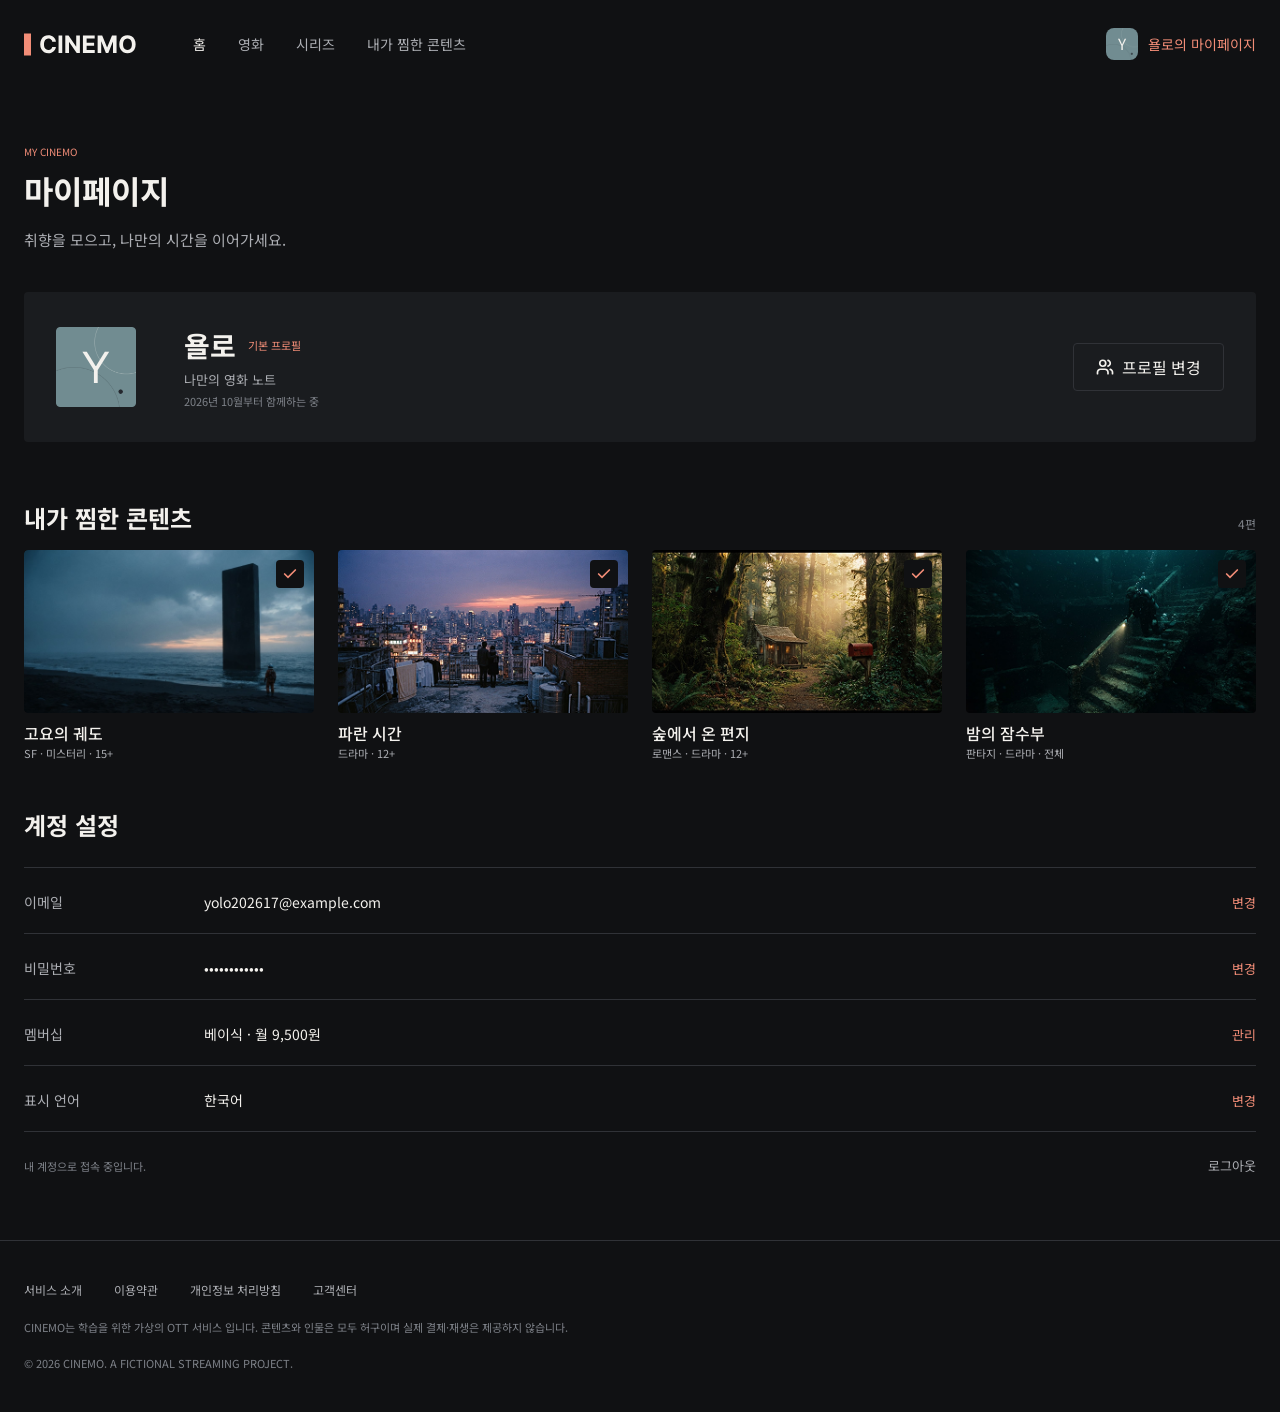
==== commit b30a49ff: "mypage lang 오류 수정" ====
--- a/mypage.html
+++ b/mypage.html
@@ -1,8 +1,5 @@
 <!doctype html>
-<html
-  lang="ko
-"
->
+<html lang="ko">
   <head>
     <meta charset="UTF-8" />
     <meta name="viewport" content="width=device-width, initial-scale=1.0" />
--- a/styles/style.css
+++ b/styles/style.css
@@ -229,6 +229,7 @@
   display: flex;
   flex-direction: column;
   gap: 24px;
+  margin-top: 48px;
 }
 
 .my-collections {
@@ -364,7 +365,7 @@
 
 .collections {
   width: 100%;
-  max-width: 100%;
+  max-width: 1362px;
   display: flex;
   flex-direction: column;
   margin: 0 auto;
@@ -379,7 +380,7 @@
 .collections .collection-heading {
   display: flex;
   justify-content: space-between;
-  align-items: flex-start;
+  align-items: center;
   margin-bottom: 20px;
   width: 100%;
 }
@@ -434,6 +435,7 @@
   aspect-ratio: 16 / 9;
   object-fit: cover;
   border-radius: 4px;
+  margin-bottom: 12px;
 }
 
 .collections .thumbnail-wrapper img {
@@ -489,14 +491,15 @@
   }
 
   .collections .collection-heading {
-    padding: 0 40px;
     margin-bottom: 16px;
   }
 
   .collections .collection-list {
-    padding: 0 40px 36px;
+    padding: 0 0px 36px;
     overflow-x: auto;
-    min-height: 250px;
+    min-height: auto;
+    scrollbar-width: thin;
+    scrollbar-color: #7e8289 #232529;
   }
 }
 
@@ -513,6 +516,9 @@
   .collections .collection-heading {
     padding: 0 24px;
     margin-bottom: 18px;
+    align-items: flex-start;
+    flex-direction: column;
+    gap: 18px;
   }
 
   .collections .collection-heading p {
@@ -521,7 +527,8 @@
 
   .collections .collection-list {
     gap: 16px;
-    padding: 0 24px 18px;
+    min-height: auto;
+    padding: 0 18px;
     overflow-x: auto;
   }
 
@@ -595,16 +602,17 @@
 }
 .profile-card {
   position: relative;
-  width: 152px;
-  height: 152px;
+  max-width: 152px;
+  width: 100%;
+
   border-radius: 8px;
-  background: #7b8c75;
   isolation: isolate;
   display: flex;
   flex-direction: column;
   align-items: center;
   justify-content: center;
   padding: 0px;
+  aspect-ratio: 1/1;
 }
 
 .profile-initial {
@@ -769,7 +777,7 @@
   .profile-container {
     height: auto;
     min-height: auto;
-    padding: 40px 20px;
+    padding: 40px 16px;
   }
 
   .profile-title {
@@ -799,7 +807,7 @@
 }
 /* my-page css 시작 */
 .my-page-main {
-  max-width: 1440px;
+  max-width: 1362px;
   display: flex;
   flex-direction: column;
   margin: 0 auto;
@@ -1129,10 +1137,6 @@
 /* 마이페이지모바일 */
 
 @media (max-width: 767px) {
-  .my-collections {
-    max-width: 342px;
-  }
-
   .my-collections > div {
     height: 24px;
     margin-bottom: 24px;
@@ -1151,23 +1155,21 @@
   }
 
   .my-collections .collection-list {
-    display: flex;
+    display: grid;
+    grid-template-columns: repeat(2, 1fr);
     flex-wrap: wrap;
     column-gap: 16px;
     row-gap: 24px;
   }
 
-  .my-collections .collection-item {
-    width: 163px;
-  }
-
   .my-collections .thumbnail-wrapper {
     margin-bottom: 12px;
   }
 
   .my-collections .collection-item img {
-    width: 163px;
+    /* width: 163px;
     height: 92px;
+     */
     border-radius: 4px;
   }
 }
@@ -1178,7 +1180,8 @@
   }
 
   .my-collections .collection-list {
-    display: flex;
+    display: grid;
+    grid-template-columns: repeat(2, 1fr);
     flex-wrap: wrap;
     gap: 24px 16px;
   }
@@ -1241,6 +1244,7 @@
   box-sizing: border-box;
 
   width: 100%;
+  padding: 0 24px;
   background-color: #101113;
 
   background-image: url(../assets/main-banner.jpg);
@@ -1269,7 +1273,7 @@
 .main-hero-inner {
   max-width: var(--max-width);
   margin: 0 auto;
-  padding: 104px 64px 72px 0px;
+  padding: 104px 0px 72px 0px;
   width: 100%;
   display: flex;
   flex-direction: column;
@@ -1372,9 +1376,6 @@
   background-color: rgba(255, 255, 255, 0.1);
 }
 .main-quiet-story {
-  position: absolute;
-  right: 120px;
-  bottom: 24px;
   text-align: right;
 }
 .main-quiet-story span {
@@ -1393,7 +1394,7 @@
 @media (min-width: 768px) and (max-width: 1023px) {
   .main-hero {
     max-width: 100%;
-    padding: 40px 40px;
+    padding: 40px 24px;
     min-height: 560px;
   }
 
@@ -1417,8 +1418,8 @@
     justify-content: flex-end;
     padding-top: 8px;
     padding-bottom: 40px;
-    padding-left: 20px;
-    padding-right: 20px;
+    padding-left: 16px;
+    padding-right: 16px;
   }
 
   .main-hero::after {
@@ -1435,15 +1436,6 @@
     pointer-events: none;
   }
 
-  .main-week,
-  .main-hero-content,
-  .main-hero-intro,
-  .main-topic,
-  .main-btns {
-    padding-left: 20px;
-    padding-right: 20px;
-  }
-
   .main-week {
     margin-top: 24px;
   }
